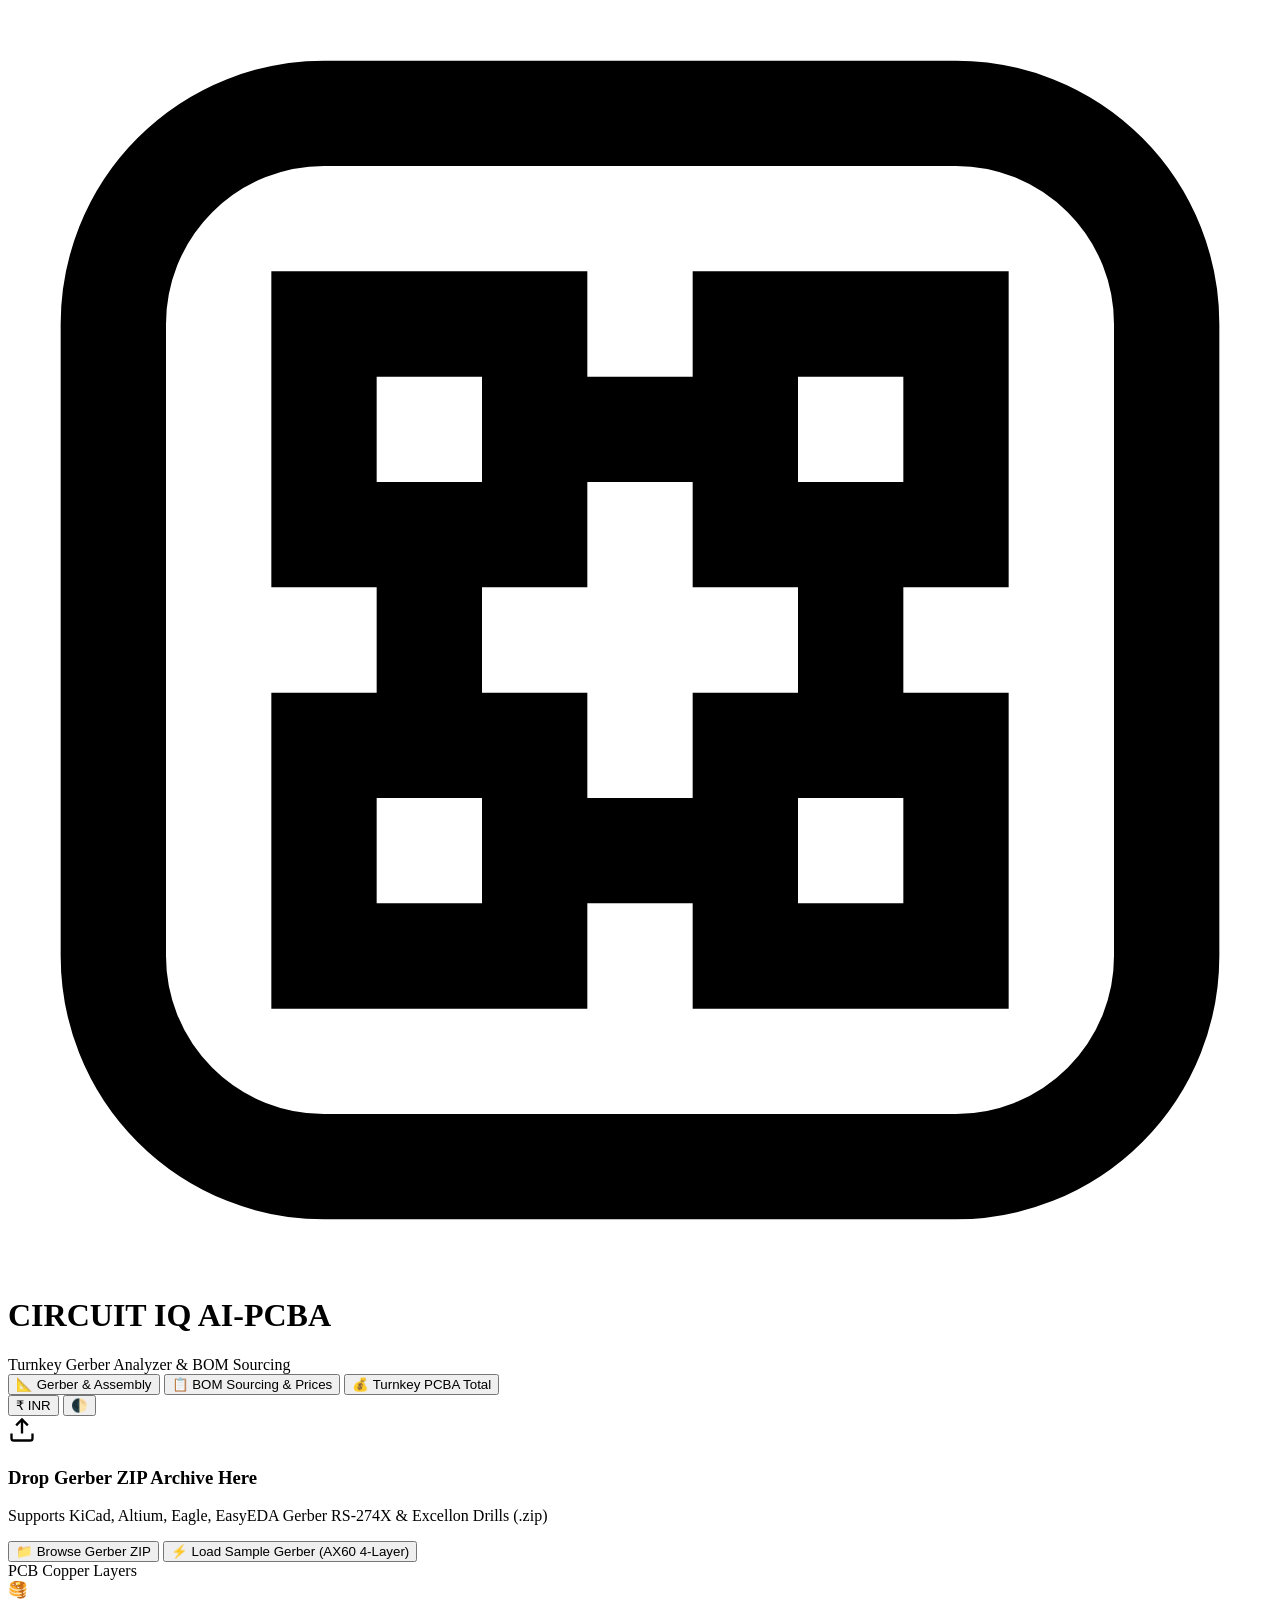
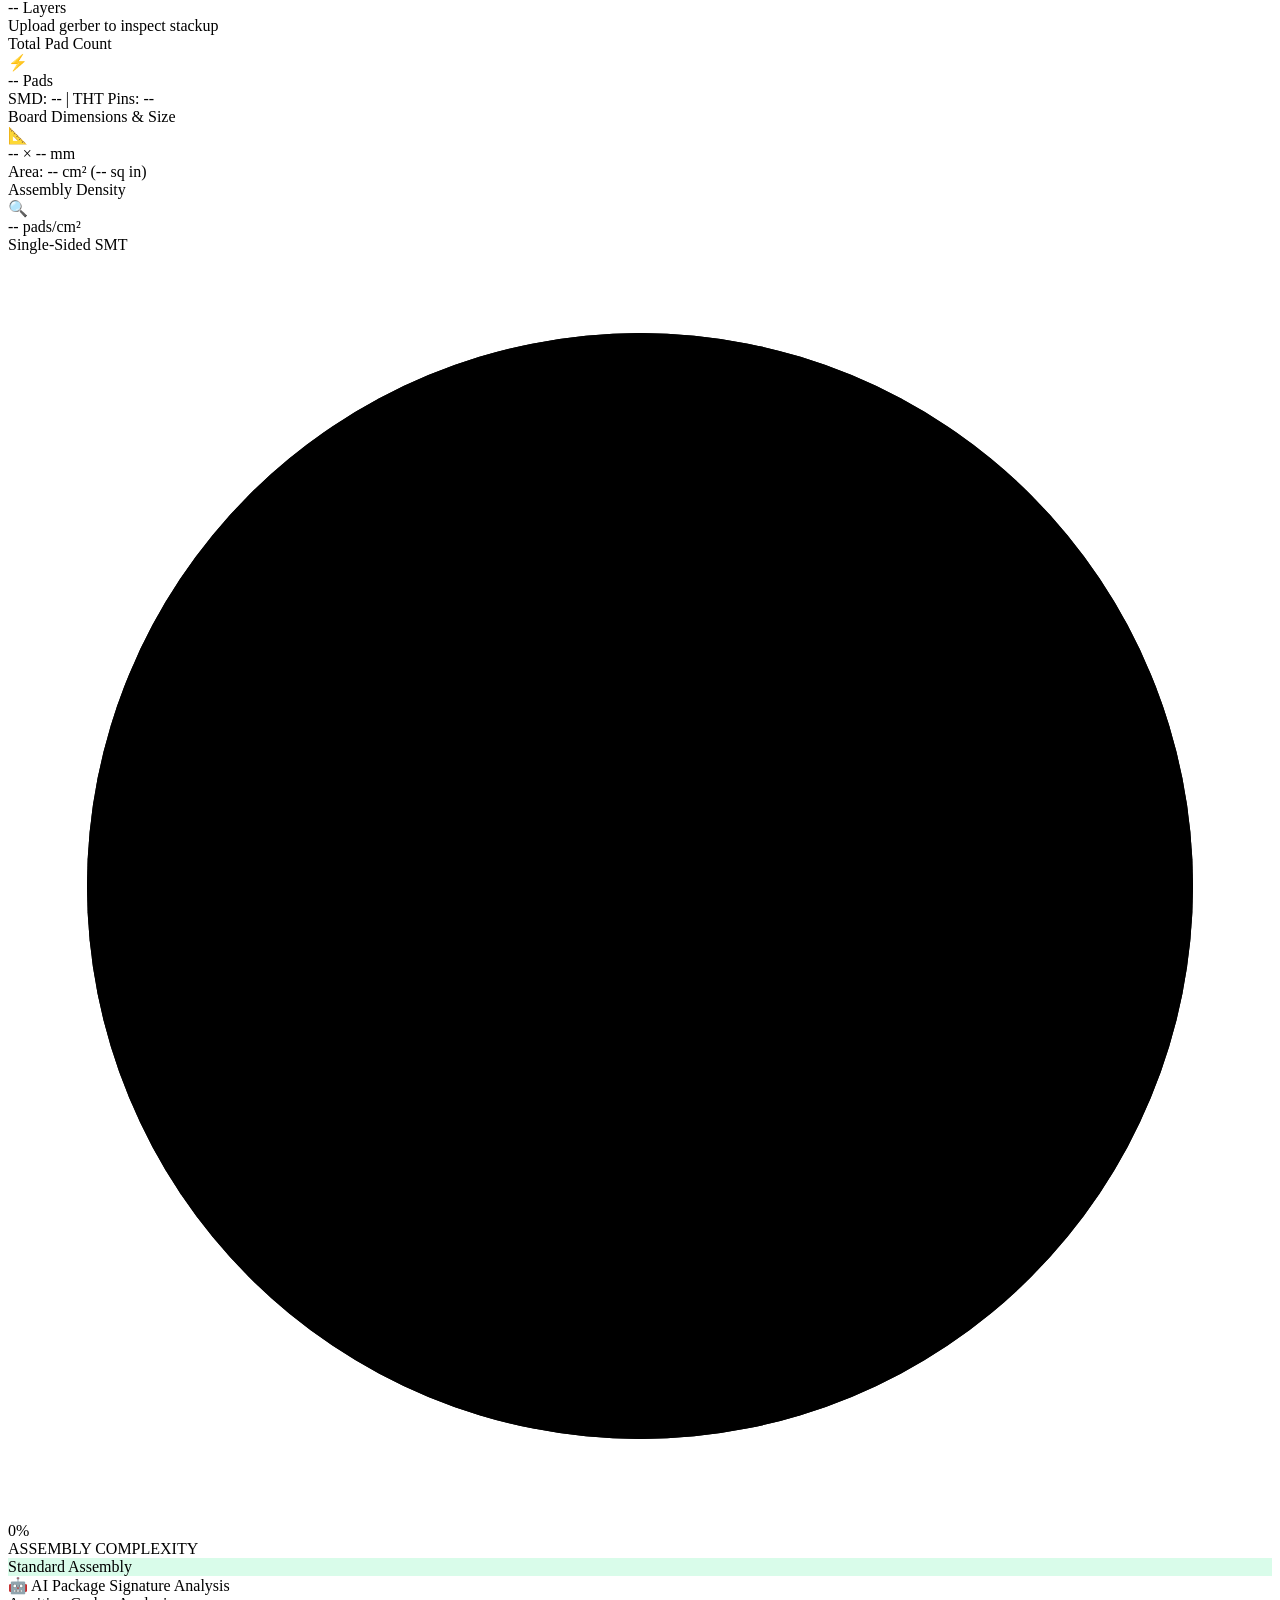
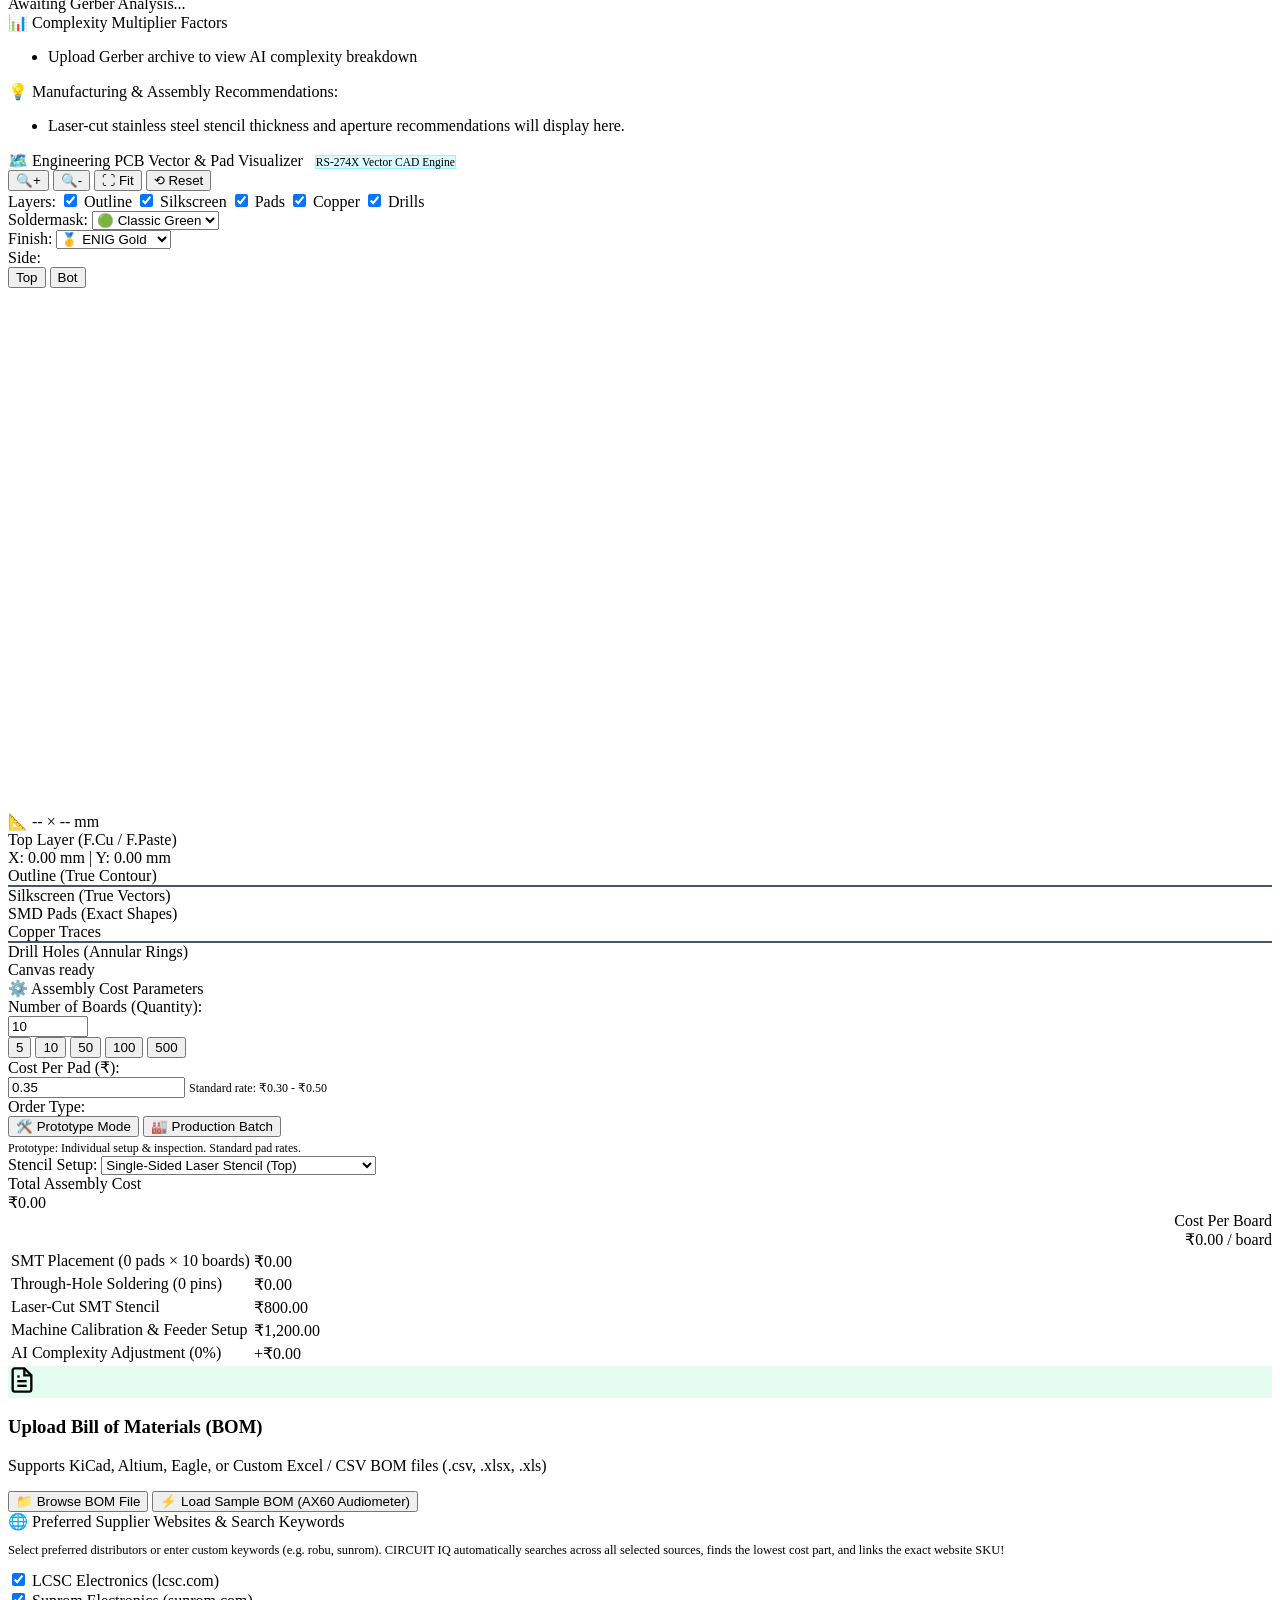
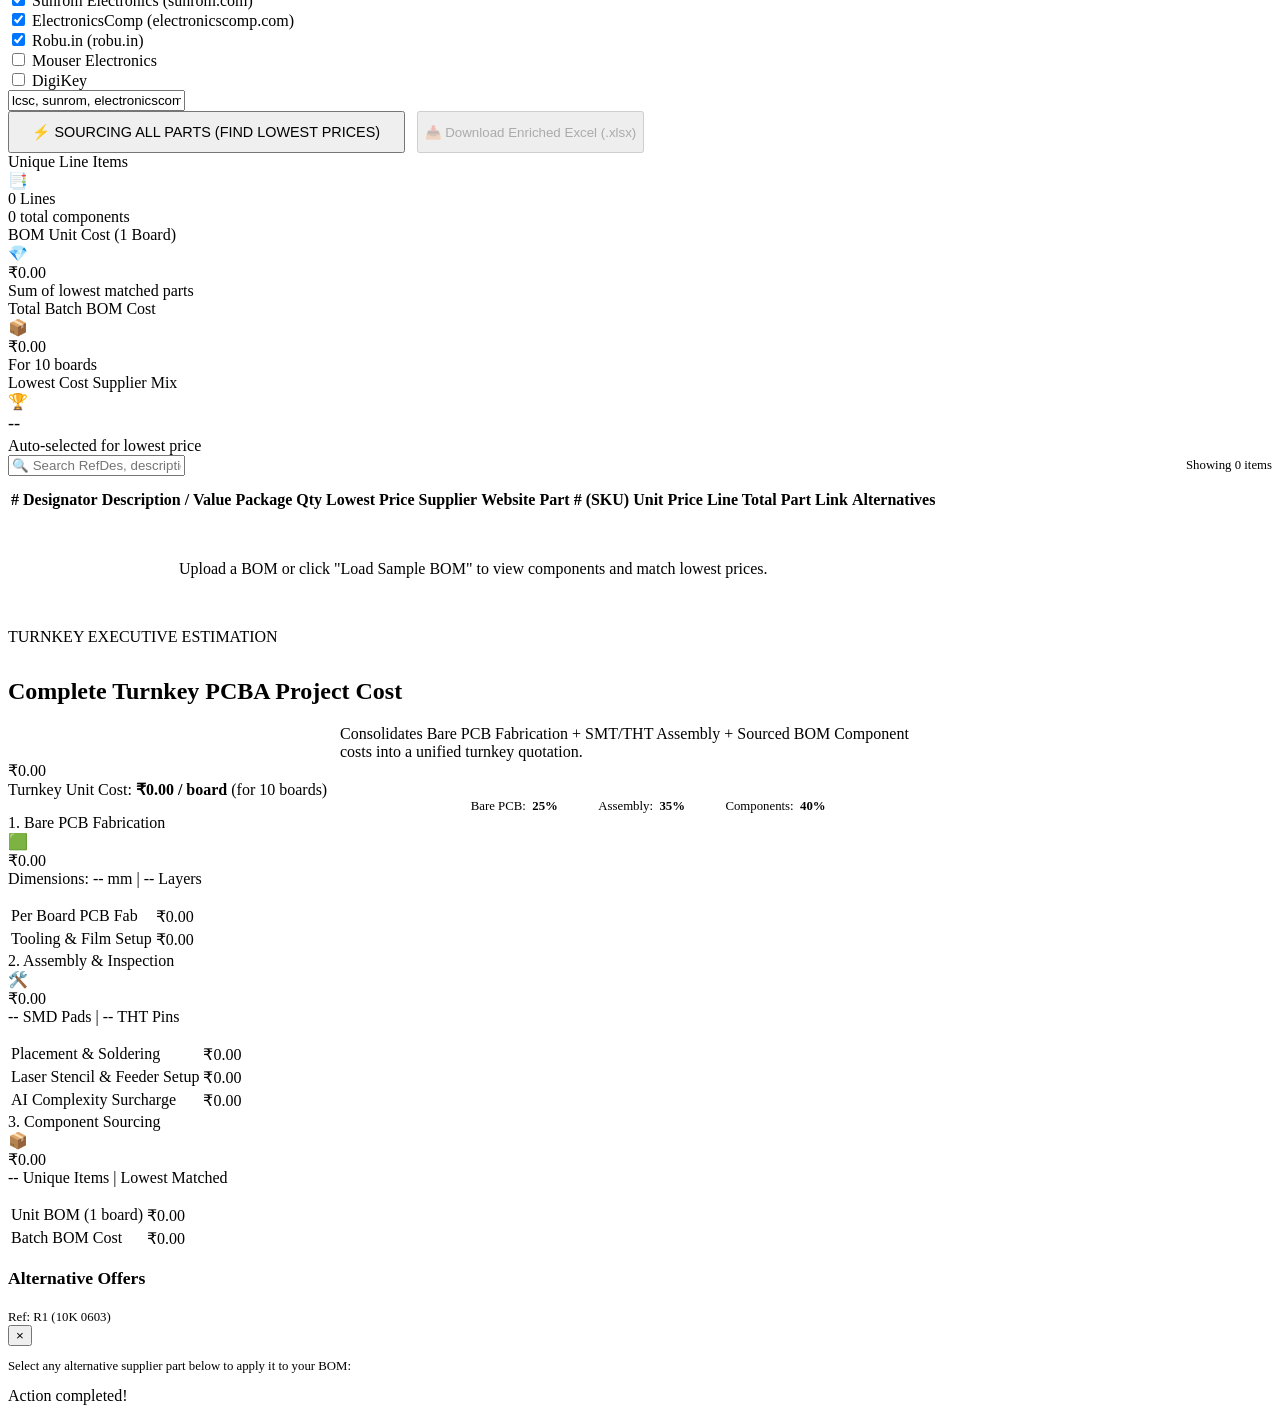
==== static/index.html @ 8d6b8ce1 "Initial commit: Turnkey PCBA Studio & Smart BOM Sourcing Engine" ====
<!DOCTYPE html>
<html lang="en" data-theme="dark">
<head>
  <meta charset="UTF-8">
  <meta name="viewport" content="width=device-width, initial-scale=1.0">
  <title>Turnkey PCBA Studio - Gerber Analyzer & Smart BOM Sourcing</title>
  <meta name="description" content="AI-Powered PCB Gerber Analyzer & Smart BOM Sourcing Tool. Instant PCB layer count, pad analysis (SMD/THT), assembly complexity score (0-100%), assembly cost estimation, and preferred supplier pricing comparison for Robu, Sunrom, and ElectronicsComp.">
  <link rel="stylesheet" href="/css/style.css">
</head>
<body>

  <!-- Sticky Engineering Header -->
  <header>
    <div class="header-container">
      <div class="logo-area">
        <div class="logo-icon">
          <svg viewBox="0 0 24 24" fill="none" stroke="currentColor" stroke-width="2">
            <rect x="2" y="2" width="20" height="20" rx="4"></rect>
            <path d="M6 6h4v4H6zM14 6h4v4h-4zM6 14h4v4H6zM14 14h4v4h-4z"></path>
            <line x1="10" y1="8" x2="14" y2="8"></line>
            <line x1="8" y1="10" x2="8" y2="14"></line>
            <line x1="16" y1="10" x2="16" y2="14"></line>
            <line x1="10" y1="16" x2="14" y2="16"></line>
          </svg>
        </div>
        <div class="logo-text">
          <h1>CIRCUIT IQ <span class="badge-ai">AI-PCBA</span></h1>
          <span>Turnkey Gerber Analyzer & BOM Sourcing</span>
        </div>
      </div>

      <!-- Navigation Tabs -->
      <nav class="nav-tabs" role="tablist">
        <button class="tab-btn active" id="tabBtnGerber" onclick="switchTab('gerber')" role="tab">
          📐 Gerber & Assembly
        </button>
        <button class="tab-btn" id="tabBtnBom" onclick="switchTab('bom')" role="tab">
          📋 BOM Sourcing & Prices
        </button>
        <button class="tab-btn" id="tabBtnTurnkey" onclick="switchTab('turnkey')" role="tab">
          💰 Turnkey PCBA Total
        </button>
      </nav>

      <!-- Currency & Theme Controls -->
      <div class="header-controls">
        <button class="currency-toggle" id="currencyToggleBtn" onclick="toggleCurrency()" title="Toggle Currency INR (₹) / USD ($)">
          <span id="currencySymbolText">₹</span> <span id="currencyCodeText">INR</span>
        </button>
        <button class="theme-toggle" id="themeToggleBtn" onclick="toggleTheme()" title="Toggle Theme">
          🌓
        </button>
      </div>
    </div>
  </header>

  <!-- Main View Area -->
  <main>

    <!-- ==================== TAB 1: GERBER ANALYZER & ASSEMBLY COST ==================== -->
    <section id="tabGerber" class="tab-content active" role="tabpanel">

      <!-- Upload Gerber Drag & Drop -->
      <div class="dropzone glass" id="gerberDropzone">
        <input type="file" id="gerberFileInput" accept=".zip,.gbr,.gtl,.gbl,.drl" style="display:none;">
        <div class="dropzone-icon">
          <svg width="28" height="28" viewBox="0 0 24 24" fill="none" stroke="currentColor" stroke-width="2">
            <path d="M21 15v4a2 2 0 0 1-2 2H5a2 2 0 0 1-2-2v-4"></path>
            <polyline points="17 8 12 3 7 8"></polyline>
            <line x1="12" y1="3" x2="12" y2="15"></line>
          </svg>
        </div>
        <h3 id="gerberStatusTitle">Drop Gerber ZIP Archive Here</h3>
        <p id="gerberStatusSub">Supports KiCad, Altium, Eagle, EasyEDA Gerber RS-274X & Excellon Drills (.zip)</p>
        <div class="dropzone-actions">
          <button class="btn btn-primary" onclick="document.getElementById('gerberFileInput').click()">
            📁 Browse Gerber ZIP
          </button>
          <button class="btn btn-sample" id="loadSampleGerberBtn" onclick="loadSampleGerber()">
            ⚡ Load Sample Gerber (AX60 4-Layer)
          </button>
        </div>
      </div>

      <!-- Loaded File Badge -->
      <div id="gerberActiveFileBanner" style="display: none; margin-bottom: 1.25rem; font-size: 0.85rem; color: var(--accent-cyan);">
        Active Archive: <strong id="activeGerberFilename">None</strong>
      </div>

      <!-- Metrics Grid (4 Top Cards) -->
      <div class="dashboard-grid">
        <!-- Layer Stackup -->
        <div class="metric-card glass">
          <div class="metric-header">
            <span class="metric-title">PCB Copper Layers</span>
            <div class="metric-icon">🥞</div>
          </div>
          <div class="metric-value" id="dispLayerCount">-- Layers</div>
          <div class="metric-sub" id="dispLayerDesc">Upload gerber to inspect stackup</div>
        </div>

        <!-- Pad Count Summary -->
        <div class="metric-card glass">
          <div class="metric-header">
            <span class="metric-title">Total Pad Count</span>
            <div class="metric-icon">⚡</div>
          </div>
          <div class="metric-value" id="dispTotalPads">-- Pads</div>
          <div class="metric-sub" id="dispPadBreakdown">SMD: -- | THT Pins: --</div>
        </div>

        <!-- Board Dimensions -->
        <div class="metric-card glass">
          <div class="metric-header">
            <span class="metric-title">Board Dimensions & Size</span>
            <div class="metric-icon">📐</div>
          </div>
          <div class="metric-value" id="dispDimensions">-- × -- mm</div>
          <div class="metric-sub" id="dispArea">Area: -- cm² (-- sq in)</div>
        </div>

        <!-- Pad Density & SMT Sides -->
        <div class="metric-card glass">
          <div class="metric-header">
            <span class="metric-title">Assembly Density</span>
            <div class="metric-icon">🔍</div>
          </div>
          <div class="metric-value" id="dispDensity">-- pads/cm²</div>
          <div class="metric-sub" id="dispSmtSides">Single-Sided SMT</div>
        </div>
      </div>

      <!-- AI Assembly Complexity Analysis Card -->
      <div class="complexity-panel glass">
        <div class="gauge-box">
          <div class="radial-gauge">
            <svg viewBox="0 0 160 160">
              <circle class="gauge-bg" cx="80" cy="80" r="70"></circle>
              <circle class="gauge-fill" id="gaugeCircle" cx="80" cy="80" r="70"></circle>
            </svg>
            <div class="gauge-center-text">
              <div class="gauge-score" id="dispComplexityScore">0%</div>
              <div class="gauge-label">ASSEMBLY COMPLEXITY</div>
            </div>
          </div>
          <div class="complexity-level-badge" id="dispComplexityBadge" style="background: rgba(0, 230, 118, 0.15); color: var(--accent-emerald);">
            Standard Assembly
          </div>
        </div>

        <div class="complexity-details">
          <div>
            <div class="section-subtitle">
              <span>🤖 AI Package Signature Analysis</span>
            </div>
            <div class="chips-container" id="dispPackagesChips">
              <span class="package-chip">Awaiting Gerber Analysis...</span>
            </div>
          </div>

          <div>
            <div class="section-subtitle">
              <span>📊 Complexity Multiplier Factors</span>
            </div>
            <ul class="factors-list" id="dispFactorsList">
              <li>Upload Gerber archive to view AI complexity breakdown</li>
            </ul>
          </div>

          <div class="recommendations-box">
            <div class="section-subtitle" style="color: var(--accent-cyan); margin-bottom: 0.35rem;">
              <span>💡 Manufacturing & Assembly Recommendations:</span>
            </div>
            <ul id="dispManufacturingNotes">
              <li>Laser-cut stainless steel stencil thickness and aperture recommendations will display here.</li>
            </ul>
          </div>
        </div>
      </div>

      <!-- Interactive 2D Gerber Canvas Section -->
      <div class="canvas-section glass">
        <div class="canvas-header">
          <div class="section-subtitle">
            <span>🗺️ Engineering PCB Vector & Pad Visualizer</span>
            <span class="badge" id="canvasStatusBadge" style="margin-left: 0.5rem; font-size: 0.72rem; background: rgba(0, 229, 255, 0.15); color: var(--accent-cyan); border: 1px solid rgba(0, 229, 255, 0.3);">RS-274X Vector CAD Engine</span>
          </div>

          <!-- Quick Action Buttons -->
          <div class="canvas-controls">
            <button class="canvas-tool-btn" onclick="zoomCanvas(1.25)" title="Zoom In (+)">🔍+</button>
            <button class="canvas-tool-btn" onclick="zoomCanvas(0.8)" title="Zoom Out (-)">🔍-</button>
            <button class="canvas-tool-btn" onclick="fitCanvasToBoard()" title="Fit Board to Viewport">⛶ Fit</button>
            <button class="canvas-tool-btn" onclick="resetCanvasView()" title="Reset Pan & Zoom">⟲ Reset</button>
          </div>
        </div>

        <!-- Visualizer Controls Bar: Layers, Themes & Options -->
        <div class="canvas-toolbar">
          <!-- Layer Visibility Toggles -->
          <div class="toolbar-group">
            <span class="toolbar-label">Layers:</span>
            <label class="layer-pill active" id="pillOutline" title="Toggle Board Outline (Edge Cuts)">
              <input type="checkbox" id="chkOutline" checked onchange="toggleLayer('outline', this.checked)">
              <span class="pill-dot" style="background: #00e5ff;"></span>
              Outline
            </label>
            <label class="layer-pill active" id="pillSilk" title="Toggle Component Silkscreen (F.Silk)">
              <input type="checkbox" id="chkSilk" checked onchange="toggleLayer('silk', this.checked)">
              <span class="pill-dot" style="background: #f8fafc;"></span>
              Silkscreen
            </label>
            <label class="layer-pill active" id="pillPads" title="Toggle SMD Pads (F.Paste)">
              <input type="checkbox" id="chkPads" checked onchange="toggleLayer('pads', this.checked)">
              <span class="pill-dot" style="background: #ffab00;"></span>
              Pads
            </label>
            <label class="layer-pill active" id="pillCopper" title="Toggle Copper Traces (F.Cu)">
              <input type="checkbox" id="chkCopper" checked onchange="toggleLayer('copper', this.checked)">
              <span class="pill-dot" style="background: #e67e22;"></span>
              Copper
            </label>
            <label class="layer-pill active" id="pillDrills" title="Toggle Drill Holes (PTH/NPTH)">
              <input type="checkbox" id="chkDrills" checked onchange="toggleLayer('drills', this.checked)">
              <span class="pill-dot" style="background: #cbd5e1;"></span>
              Drills
            </label>
          </div>

          <!-- Soldermask Theme -->
          <div class="toolbar-group">
            <span class="toolbar-label">Soldermask:</span>
            <select id="soldermaskSelect" class="canvas-select" onchange="setSoldermaskColor(this.value)">
              <option value="green">🟢 Classic Green</option>
              <option value="black">⚫ Matte Black</option>
              <option value="blue">🔵 Royal Blue</option>
              <option value="red">🔴 Signal Red</option>
              <option value="purple">🟣 OSH Purple</option>
              <option value="white">⚪ Arctic White</option>
            </select>
          </div>

          <!-- Pad Finish -->
          <div class="toolbar-group">
            <span class="toolbar-label">Finish:</span>
            <select id="padFinishSelect" class="canvas-select" onchange="setPadFinish(this.value)">
              <option value="enig">🥇 ENIG Gold</option>
              <option value="hasl">🥈 HASL Silver</option>
            </select>
          </div>

          <!-- Board Side -->
          <div class="toolbar-group">
            <span class="toolbar-label">Side:</span>
            <div class="btn-group-pill">
              <button class="pill-toggle active" id="btnSideTop" onclick="setBoardSide('top')">Top</button>
              <button class="pill-toggle" id="btnSideBot" onclick="setBoardSide('bot')">Bot</button>
            </div>
          </div>
        </div>

        <!-- Canvas Container with Interactive HUD and Tooltip -->
        <div class="canvas-container" id="canvasWrapper">
          <canvas id="pcbCanvas" width="1200" height="520"></canvas>
          
          <!-- Floating CAD HUD Info -->
          <div class="canvas-hud-top-left">
            <div class="hud-badge" id="hudBoardSize">📐 -- × -- mm</div>
            <div class="hud-badge" id="hudSideBadge">Top Layer (F.Cu / F.Paste)</div>
          </div>

          <div class="canvas-hud-bottom-left">
            <div class="hud-coords" id="hudCoords">X: 0.00 mm | Y: 0.00 mm</div>
          </div>

          <!-- Hover Tooltip -->
          <div id="canvasTooltip" class="canvas-tooltip" style="display: none;">
            <div class="tooltip-title" id="ttTitle">SMD Pad</div>
            <div class="tooltip-body" id="ttBody">0.95 × 0.90 mm (RoundRect)</div>
            <div class="tooltip-coords" id="ttCoords">X: 120.4 mm, Y: 45.2 mm</div>
          </div>
        </div>

        <div class="canvas-legend">
          <div class="legend-item">
            <div class="legend-color" style="background: #00e5ff;"></div>
            <span>Outline (True Contour)</span>
          </div>
          <div class="legend-item">
            <div class="legend-color" style="background: #f8fafc; border: 1px solid #475569;"></div>
            <span>Silkscreen (True Vectors)</span>
          </div>
          <div class="legend-item">
            <div class="legend-color" style="background: #ffab00;"></div>
            <span>SMD Pads (Exact Shapes)</span>
          </div>
          <div class="legend-item">
            <div class="legend-color" style="background: #e67e22;"></div>
            <span>Copper Traces</span>
          </div>
          <div class="legend-item">
            <div class="legend-color" style="background: #cbd5e1; border: 1px solid #475569;"></div>
            <span>Drill Holes (Annular Rings)</span>
          </div>
          <div class="legend-item" style="margin-left: auto;">
            <span id="canvasStatsText">Canvas ready</span>
          </div>
        </div>
      </div>

      <!-- Assembly Cost Calculator Panel -->
      <div class="cost-calculator-panel glass">
        <!-- Interactive Inputs -->
        <div class="calc-inputs">
          <div class="section-subtitle">
            <span>⚙️ Assembly Cost Parameters</span>
          </div>

          <!-- Quantity of Boards -->
          <div class="input-group">
            <label for="numBoardsInput">Number of Boards (Quantity):</label>
            <div class="input-row">
              <input type="number" id="numBoardsInput" class="form-control" value="10" min="1" max="100000" oninput="recalcAssemblyCost()">
              <div class="preset-pills">
                <button class="pill-btn" onclick="setBoardQty(5)">5</button>
                <button class="pill-btn active" onclick="setBoardQty(10)">10</button>
                <button class="pill-btn" onclick="setBoardQty(50)">50</button>
                <button class="pill-btn" onclick="setBoardQty(100)">100</button>
                <button class="pill-btn" onclick="setBoardQty(500)">500</button>
              </div>
            </div>
          </div>

          <!-- Cost Per Pad -->
          <div class="input-group">
            <label for="costPerPadInput">
              Cost Per Pad (<span class="currency-symbol-label">₹</span>):
            </label>
            <div class="input-row">
              <input type="number" id="costPerPadInput" class="form-control" value="0.35" step="0.01" min="0.01" oninput="recalcAssemblyCost()">
              <span style="font-size: 0.75rem; color: var(--text-muted);">Standard rate: ₹0.30 - ₹0.50</span>
            </div>
          </div>

          <!-- Prototype vs Production Toggle -->
          <div class="input-group">
            <label>Order Type:</label>
            <div class="toggle-group">
              <button class="toggle-btn active" id="btnTypePrototype" onclick="setAssemblyType('prototype')">
                🛠️ Prototype Mode
              </button>
              <button class="toggle-btn" id="btnTypeProduction" onclick="setAssemblyType('production')">
                🏭 Production Batch
              </button>
            </div>
            <div style="font-size: 0.75rem; color: var(--text-muted); margin-top: 0.2rem;" id="typeExplanationText">
              Prototype: Individual setup & inspection. Standard pad rates.
            </div>
          </div>

          <!-- Stencil Mode -->
          <div class="input-group">
            <label>Stencil Setup:</label>
            <select id="stencilSelect" class="form-control" onchange="recalcAssemblyCost()">
              <option value="single">Single-Sided Laser Stencil (Top)</option>
              <option value="double">Double-Sided Laser Stencil (Top + Bottom)</option>
            </select>
          </div>
        </div>

        <!-- Real-Time Cost Results -->
        <div class="calc-results">
          <div class="total-callout">
            <div>
              <div class="total-label">Total Assembly Cost</div>
              <div class="total-amount" id="dispTotalAssemblyCost">₹0.00</div>
            </div>
            <div style="text-align: right;">
              <div class="total-label">Cost Per Board</div>
              <div class="unit-amount" id="dispUnitAssemblyCost">₹0.00 / board</div>
            </div>
          </div>

          <table class="breakdown-table">
            <tbody>
              <tr>
                <td>SMT Placement (<span id="calcSmdPadsCount">0</span> pads × <span id="calcBoardsQty">10</span> boards)</td>
                <td id="calcSmdCost">₹0.00</td>
              </tr>
              <tr>
                <td>Through-Hole Soldering (<span id="calcThtCount">0</span> pins)</td>
                <td id="calcThtCost">₹0.00</td>
              </tr>
              <tr>
                <td>Laser-Cut SMT Stencil</td>
                <td id="calcStencilCost">₹800.00</td>
              </tr>
              <tr>
                <td>Machine Calibration & Feeder Setup</td>
                <td id="calcSetupCost">₹1,200.00</td>
              </tr>
              <tr>
                <td>AI Complexity Adjustment (<span id="calcCompScore">0%</span>)</td>
                <td id="calcCompSurcharge" style="color: var(--accent-amber);">+₹0.00</td>
              </tr>
              <tr id="volumeDiscountRow" style="display: none;">
                <td style="color: var(--accent-emerald);">Production Volume Discount</td>
                <td id="calcVolumeDiscount" style="color: var(--accent-emerald);">-0%</td>
              </tr>
            </tbody>
          </table>
        </div>
      </div>

    </section>

    <!-- ==================== TAB 2: BOM SOURCING & PRICE MATCHER ==================== -->
    <section id="tabBom" class="tab-content" role="tabpanel">

      <!-- Upload BOM Drag & Drop -->
      <div class="dropzone glass" id="bomDropzone">
        <input type="file" id="bomFileInput" accept=".csv,.xlsx,.xls,.tsv" style="display:none;">
        <div class="dropzone-icon" style="background: rgba(0, 230, 118, 0.1); color: var(--accent-emerald);">
          <svg width="28" height="28" viewBox="0 0 24 24" fill="none" stroke="currentColor" stroke-width="2">
            <path d="M14 2H6a2 2 0 0 0-2 2v16a2 2 0 0 0 2 2h12a2 2 0 0 0 2-2V8z"></path>
            <polyline points="14 2 14 8 20 8"></polyline>
            <line x1="16" y1="13" x2="8" y2="13"></line>
            <line x1="16" y1="17" x2="8" y2="17"></line>
            <polyline points="10 9 9 9 8 9"></polyline>
          </svg>
        </div>
        <h3 id="bomStatusTitle">Upload Bill of Materials (BOM)</h3>
        <p id="bomStatusSub">Supports KiCad, Altium, Eagle, or Custom Excel / CSV BOM files (.csv, .xlsx, .xls)</p>
        <div class="dropzone-actions">
          <button class="btn btn-primary" onclick="document.getElementById('bomFileInput').click()">
            📁 Browse BOM File
          </button>
          <button class="btn btn-sample" id="loadSampleBomBtn" onclick="loadSampleBom()">
            ⚡ Load Sample BOM (AX60 Audiometer)
          </button>
        </div>
      </div>

      <!-- Sourcing Configuration Bar -->
      <div class="sourcing-config-bar glass">
        <div class="section-subtitle">
          <span>🌐 Preferred Supplier Websites & Search Keywords</span>
        </div>
        <p style="font-size: 0.78rem; color: var(--text-muted); margin-bottom: 0.75rem;">
          Select preferred distributors or enter custom keywords (e.g. robu, sunrom). CIRCUIT IQ automatically searches across all selected sources, finds the lowest cost part, and links the exact website SKU!
        </p>

        <!-- Clickable Preset Chips -->
        <div class="supplier-chips">
          <div class="supplier-chip selected" data-vendor="lcsc" onclick="toggleSupplierChip(this, event)">
            <input type="checkbox" checked value="lcsc" onclick="event.stopPropagation(); syncSupplierChips();"> LCSC Electronics (lcsc.com)
          </div>
          <div class="supplier-chip selected" data-vendor="sunrom" onclick="toggleSupplierChip(this, event)">
            <input type="checkbox" checked value="sunrom" onclick="event.stopPropagation(); syncSupplierChips();"> Sunrom Electronics (sunrom.com)
          </div>
          <div class="supplier-chip selected" data-vendor="electronicscomp" onclick="toggleSupplierChip(this, event)">
            <input type="checkbox" checked value="electronicscomp" onclick="event.stopPropagation(); syncSupplierChips();"> ElectronicsComp (electronicscomp.com)
          </div>
          <div class="supplier-chip selected" data-vendor="robu" onclick="toggleSupplierChip(this, event)">
            <input type="checkbox" checked value="robu" onclick="event.stopPropagation(); syncSupplierChips();"> Robu.in (robu.in)
          </div>
          <div class="supplier-chip" data-vendor="mouser" onclick="toggleSupplierChip(this, event)">
            <input type="checkbox" value="mouser" onclick="event.stopPropagation(); syncSupplierChips();"> Mouser Electronics
          </div>
          <div class="supplier-chip" data-vendor="digikey" onclick="toggleSupplierChip(this, event)">
            <input type="checkbox" value="digikey" onclick="event.stopPropagation(); syncSupplierChips();"> DigiKey
          </div>
        </div>

        <!-- Custom Keyword Input & Sourcing Action Row -->
        <div class="source-actions-row">
          <div style="flex: 1; min-width: 280px;">
            <input type="text" id="supplierKeywordsInput" class="form-control" value="lcsc, sunrom, electronicscomp, robu" placeholder="e.g. lcsc, sunrom, electronicscomp, robu" oninput="syncChipsFromInput()">
          </div>
          <div style="display: flex; gap: 0.75rem;">
            <button class="btn btn-primary" id="startSourcingBtn" onclick="startSourcingBOM()" style="font-size: 0.9rem; padding: 0.65rem 1.4rem;">
              ⚡ SOURCING ALL PARTS (FIND LOWEST PRICES)
            </button>
            <button class="btn btn-secondary" id="exportBomBtn" onclick="exportEnrichedBOM()" disabled>
              📥 Download Enriched Excel (.xlsx)
            </button>
          </div>
        </div>

        <!-- Live Progress Status -->
        <div id="sourcingProgressArea" style="display: none; margin-top: 1rem;">
          <div style="display: flex; justify-content: space-between; font-size: 0.78rem; margin-bottom: 0.35rem;">
            <span id="sourcingStatusText">Querying suppliers...</span>
            <span id="sourcingPercentText">0%</span>
          </div>
          <div style="height: 6px; background: var(--bg-input); border-radius: 3px; overflow: hidden;">
            <div id="sourcingProgressBar" style="height: 100%; width: 0%; background: linear-gradient(90deg, var(--accent-cyan), var(--accent-emerald)); transition: width 0.3s ease;"></div>
          </div>
        </div>
      </div>

      <!-- BOM Summary Cards -->
      <div class="dashboard-grid">
        <div class="metric-card glass">
          <div class="metric-header">
            <span class="metric-title">Unique Line Items</span>
            <div class="metric-icon">📑</div>
          </div>
          <div class="metric-value" id="dispBomLineCount">0 Lines</div>
          <div class="metric-sub" id="dispBomTotalComponents">0 total components</div>
        </div>

        <div class="metric-card glass">
          <div class="metric-header">
            <span class="metric-title">BOM Unit Cost (1 Board)</span>
            <div class="metric-icon">💎</div>
          </div>
          <div class="metric-value" id="dispBomUnitCost" style="color: var(--accent-emerald);">₹0.00</div>
          <div class="metric-sub">Sum of lowest matched parts</div>
        </div>

        <div class="metric-card glass">
          <div class="metric-header">
            <span class="metric-title">Total Batch BOM Cost</span>
            <div class="metric-icon">📦</div>
          </div>
          <div class="metric-value" id="dispBomBatchCost">₹0.00</div>
          <div class="metric-sub" id="dispBomBatchSub">For 10 boards</div>
        </div>

        <div class="metric-card glass">
          <div class="metric-header">
            <span class="metric-title">Lowest Cost Supplier Mix</span>
            <div class="metric-icon">🏆</div>
          </div>
          <div class="metric-value" id="dispSupplierMix" style="font-size: 1.15rem; line-height: 1.4;">--</div>
          <div class="metric-sub">Auto-selected for lowest price</div>
        </div>
      </div>

      <!-- Search & Filter Controls -->
      <div style="display: flex; justify-content: space-between; align-items: center; margin-bottom: 0.75rem; gap: 1rem; flex-wrap: wrap;">
        <div style="display: flex; gap: 0.5rem; align-items: center; flex: 1; max-width: 400px;">
          <input type="text" id="bomSearchInput" class="form-control" placeholder="🔍 Search RefDes, description, package, SKU..." oninput="filterBomTable()">
        </div>
        <div style="font-size: 0.8rem; color: var(--text-muted);" id="tableRowCountText">
          Showing 0 items
        </div>
      </div>

      <!-- Enriched BOM Interactive Table -->
      <div class="table-responsive glass">
        <table class="bom-table" id="bomDataTable">
          <thead>
            <tr>
              <th>#</th>
              <th>Designator</th>
              <th>Description / Value</th>
              <th>Package</th>
              <th>Qty</th>
              <th>Lowest Price Supplier</th>
              <th>Website Part # (SKU)</th>
              <th>Unit Price</th>
              <th>Line Total</th>
              <th>Part Link</th>
              <th>Alternatives</th>
            </tr>
          </thead>
          <tbody id="bomTableBody">
            <tr>
              <td colspan="11" style="text-align: center; padding: 3rem; color: var(--text-muted);">
                Upload a BOM or click "Load Sample BOM" to view components and match lowest prices.
              </td>
            </tr>
          </tbody>
        </table>
      </div>

    </section>

    <!-- ==================== TAB 3: TURNKEY PCBA TOTAL ROLLUP ==================== -->
    <section id="tabTurnkey" class="tab-content" role="tabpanel">

      <!-- Turnkey Grand Total Hero Card -->
      <div class="turnkey-hero glass">
        <span class="badge-ai" style="margin-bottom: 0.75rem; display: inline-block;">TURNKEY EXECUTIVE ESTIMATION</span>
        <h2>Complete Turnkey PCBA Project Cost</h2>
        <p style="color: var(--text-secondary); max-width: 600px; margin: 0 auto;">
          Consolidates Bare PCB Fabrication + SMT/THT Assembly + Sourced BOM Component costs into a unified turnkey quotation.
        </p>

        <div class="turnkey-grand-total" id="dispTurnkeyGrandTotal">₹0.00</div>
        <div class="turnkey-unit-price">
          Turnkey Unit Cost: <strong id="dispTurnkeyUnitCost" style="color: var(--accent-cyan);">₹0.00 / board</strong> (for <span id="dispTurnkeyQty">10</span> boards)
        </div>

        <!-- Distribution Progress Bar -->
        <div class="distribution-bar" title="Cost Distribution">
          <div class="dist-pcb" id="barPcb" style="width: 25%;" title="PCB Fabrication"></div>
          <div class="dist-assembly" id="barAssembly" style="width: 35%;" title="Assembly"></div>
          <div class="dist-bom" id="barBom" style="width: 40%;" title="Component BOM"></div>
        </div>
        <div style="display: flex; justify-content: center; gap: 1.5rem; font-size: 0.8rem; color: var(--text-secondary);">
          <span style="display: flex; align-items: center; gap: 0.4rem;">
            <span style="width: 10px; height: 10px; background: var(--accent-cyan); border-radius: 2px;"></span> Bare PCB: <strong id="dispPcbPct">25%</strong>
          </span>
          <span style="display: flex; align-items: center; gap: 0.4rem;">
            <span style="width: 10px; height: 10px; background: var(--accent-purple); border-radius: 2px;"></span> Assembly: <strong id="dispAssemblyPct">35%</strong>
          </span>
          <span style="display: flex; align-items: center; gap: 0.4rem;">
            <span style="width: 10px; height: 10px; background: var(--accent-emerald); border-radius: 2px;"></span> Components: <strong id="dispBomPct">40%</strong>
          </span>
        </div>
      </div>

      <!-- Turnkey Breakdown 3 Columns -->
      <div class="dashboard-grid">
        <!-- 1. Bare PCB Fabrication -->
        <div class="metric-card glass">
          <div class="metric-header">
            <span class="metric-title">1. Bare PCB Fabrication</span>
            <div class="metric-icon">🟩</div>
          </div>
          <div class="metric-value" id="turnkeyPcbCost">₹0.00</div>
          <div class="metric-sub" id="turnkeyPcbSpecs">Dimensions: -- mm | -- Layers</div>
          <table class="breakdown-table" style="margin-top: 1rem;">
            <tr>
              <td>Per Board PCB Fab</td>
              <td id="turnkeyPcbUnit">₹0.00</td>
            </tr>
            <tr>
              <td>Tooling & Film Setup</td>
              <td id="turnkeyPcbSetup">₹0.00</td>
            </tr>
          </table>
        </div>

        <!-- 2. Assembly Labor & Setup -->
        <div class="metric-card glass">
          <div class="metric-header">
            <span class="metric-title">2. Assembly & Inspection</span>
            <div class="metric-icon">🛠️</div>
          </div>
          <div class="metric-value" id="turnkeyAssemblyCost">₹0.00</div>
          <div class="metric-sub" id="turnkeyAssemblySpecs">-- SMD Pads | -- THT Pins</div>
          <table class="breakdown-table" style="margin-top: 1rem;">
            <tr>
              <td>Placement & Soldering</td>
              <td id="turnkeyPlacementSub">₹0.00</td>
            </tr>
            <tr>
              <td>Laser Stencil & Feeder Setup</td>
              <td id="turnkeySetupSub">₹0.00</td>
            </tr>
            <tr>
              <td>AI Complexity Surcharge</td>
              <td id="turnkeyCompSub" style="color: var(--accent-amber);">₹0.00</td>
            </tr>
          </table>
        </div>

        <!-- 3. Component BOM Sourcing -->
        <div class="metric-card glass">
          <div class="metric-header">
            <span class="metric-title">3. Component Sourcing</span>
            <div class="metric-icon">📦</div>
          </div>
          <div class="metric-value" id="turnkeyBomCost">₹0.00</div>
          <div class="metric-sub" id="turnkeyBomSpecs">-- Unique Items | Lowest Matched</div>
          <table class="breakdown-table" style="margin-top: 1rem;">
            <tr>
              <td>Unit BOM (1 board)</td>
              <td id="turnkeyBomUnit">₹0.00</td>
            </tr>
            <tr>
              <td>Batch BOM Cost</td>
              <td id="turnkeyBomBatch">₹0.00</td>
            </tr>
          </table>
        </div>
      </div>

    </section>

  </main>

  <!-- Modal for Alternative Supplier Quotes -->
  <div class="modal-overlay" id="alternativesModal">
    <div class="modal-box">
      <div class="modal-header">
        <div>
          <h3 id="modalPartTitle" style="font-size: 1.1rem; font-weight: 700;">Alternative Offers</h3>
          <span id="modalPartDesc" style="font-size: 0.8rem; color: var(--text-muted);">Ref: R1 (10K 0603)</span>
        </div>
        <button class="modal-close" onclick="closeAlternativesModal()">&times;</button>
      </div>
      <p style="font-size: 0.8rem; color: var(--text-secondary);">
        Select any alternative supplier part below to apply it to your BOM:
      </p>
      <div class="offers-list" id="modalOffersList">
        <!-- Rendered dynamically -->
      </div>
    </div>
  </div>

  <!-- Toast Notification -->
  <div class="toast" id="toastNotification">
    <span id="toastMessage">Action completed!</span>
  </div>

  <script src="/js/app.js"></script>
</body>
</html>
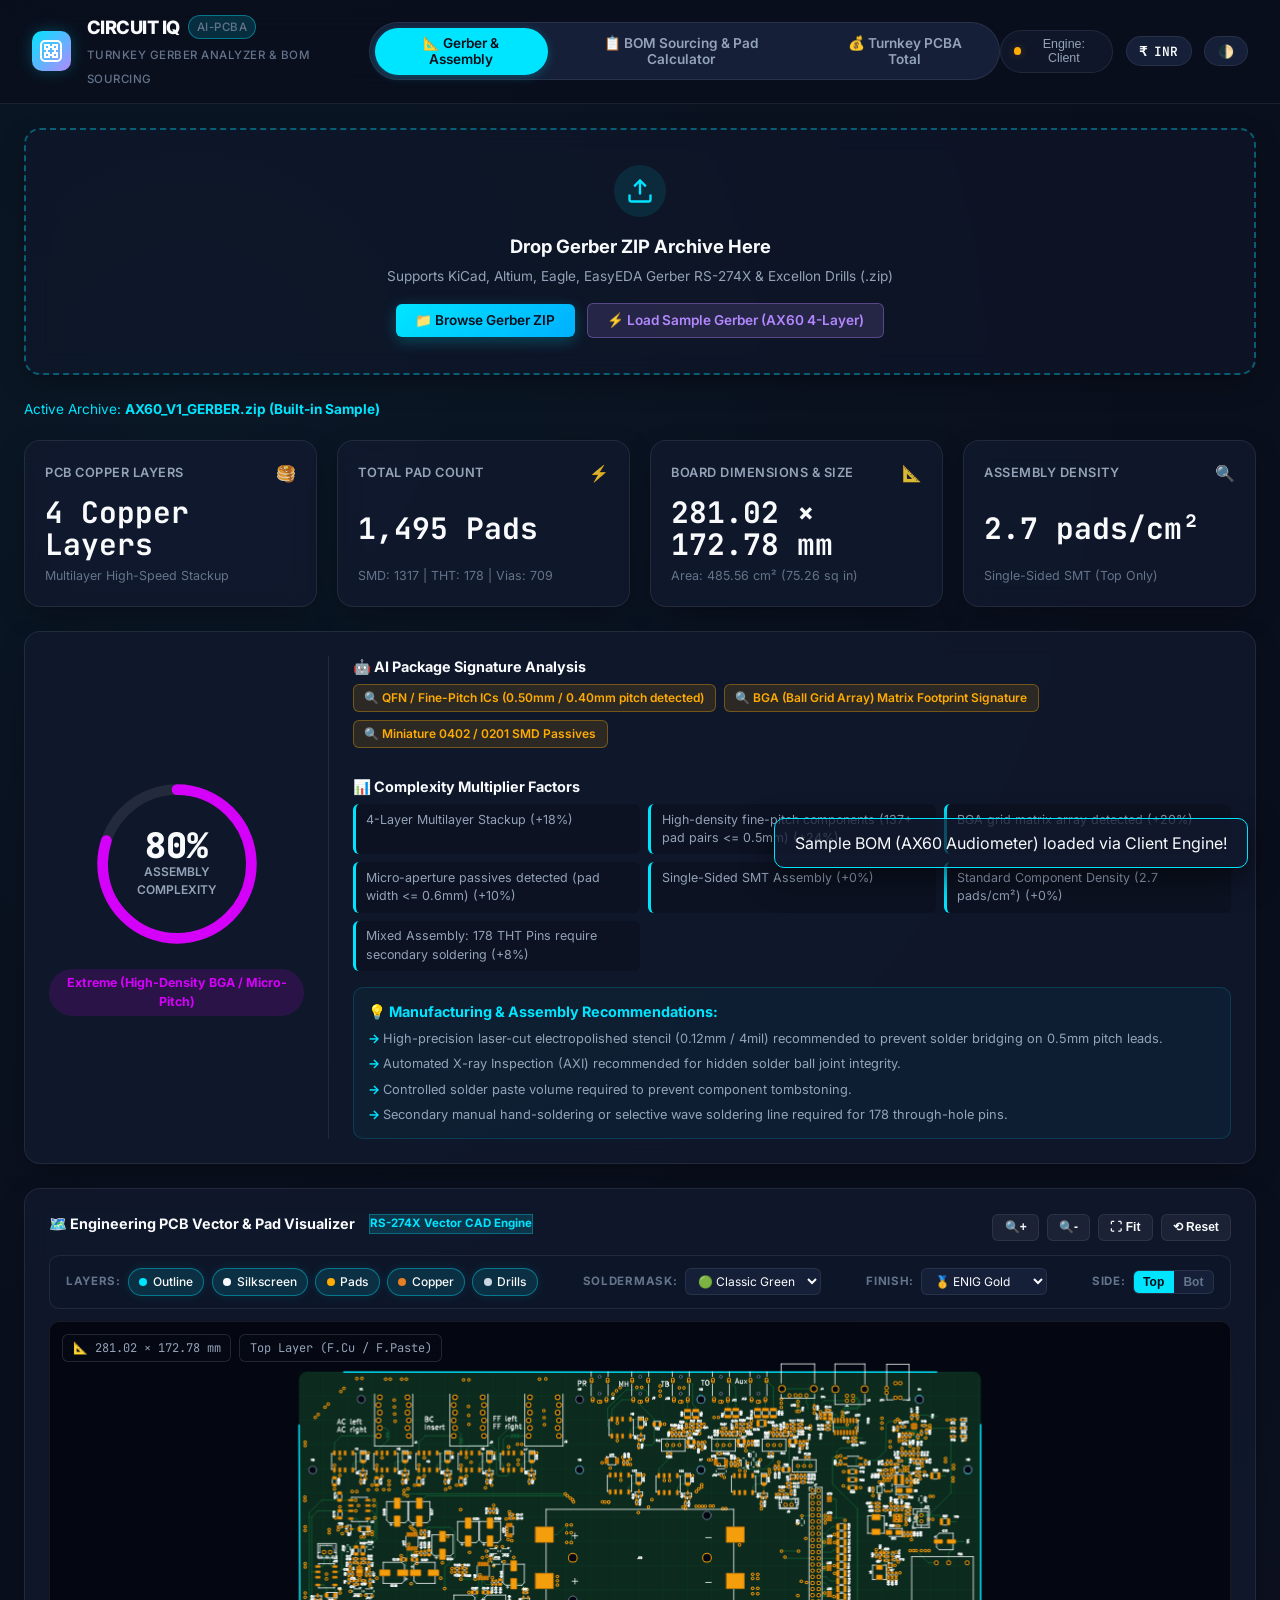
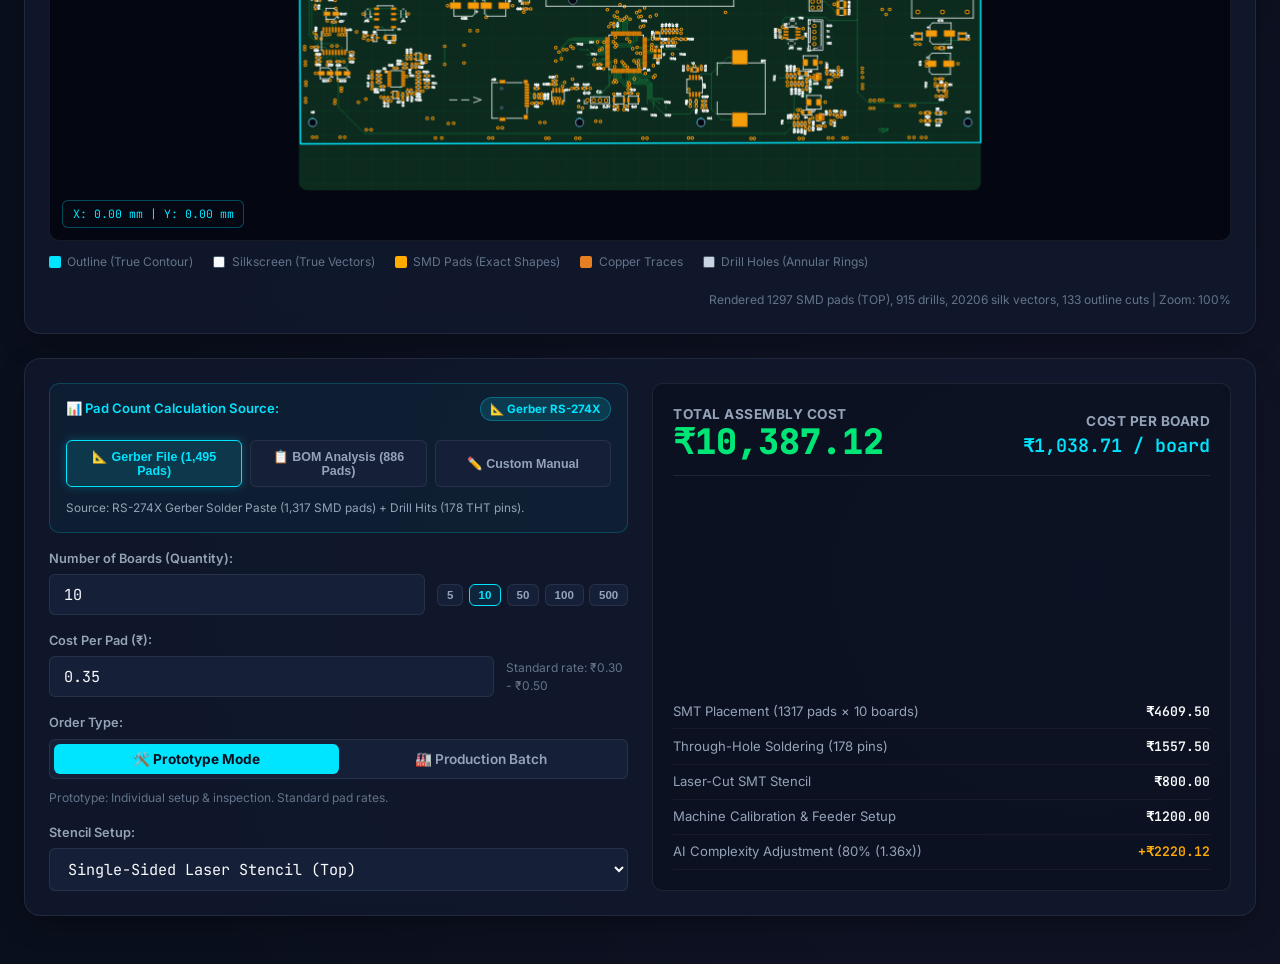
==== commit 645c683f: "feat: Add BOM-based pad calculator, manual review modal, and cloud hosting support" ====
--- a/static/index.html
+++ b/static/index.html
@@ -5,7 +5,7 @@
   <meta name="viewport" content="width=device-width, initial-scale=1.0">
   <title>Turnkey PCBA Studio - Gerber Analyzer & Smart BOM Sourcing</title>
   <meta name="description" content="AI-Powered PCB Gerber Analyzer & Smart BOM Sourcing Tool. Instant PCB layer count, pad analysis (SMD/THT), assembly complexity score (0-100%), assembly cost estimation, and preferred supplier pricing comparison for Robu, Sunrom, and ElectronicsComp.">
-  <link rel="stylesheet" href="/css/style.css">
+  <link rel="stylesheet" href="css/style.css">
 </head>
 <body>
 
@@ -35,15 +35,19 @@
           📐 Gerber & Assembly
         </button>
         <button class="tab-btn" id="tabBtnBom" onclick="switchTab('bom')" role="tab">
-          📋 BOM Sourcing & Prices
+          📋 BOM Sourcing & Pad Calculator
         </button>
         <button class="tab-btn" id="tabBtnTurnkey" onclick="switchTab('turnkey')" role="tab">
           💰 Turnkey PCBA Total
         </button>
       </nav>
 
-      <!-- Currency & Theme Controls -->
+      <!-- Currency, Theme & Engine Controls -->
       <div class="header-controls">
+        <button class="backend-status-pill" id="backendStatusBtn" onclick="openBackendModal()" title="Engine Status & Cloud Backend Config">
+          <span class="status-dot online" id="statusDot"></span>
+          <span id="backendStatusText">Engine: Local</span>
+        </button>
         <button class="currency-toggle" id="currencyToggleBtn" onclick="toggleCurrency()" title="Toggle Currency INR (₹) / USD ($)">
           <span id="currencySymbolText">₹</span> <span id="currencyCodeText">INR</span>
         </button>
@@ -312,8 +316,38 @@
       <div class="cost-calculator-panel glass">
         <!-- Interactive Inputs -->
         <div class="calc-inputs">
-          <div class="section-subtitle">
-            <span>⚙️ Assembly Cost Parameters</span>
+          <!-- Pad Count Calculation Source Selector -->
+          <div class="input-group" style="background: rgba(0, 229, 255, 0.04); padding: 0.85rem 1rem; border-radius: var(--radius-md); border: 1px solid rgba(0, 229, 255, 0.2);">
+            <div style="display: flex; justify-content: space-between; align-items: center; margin-bottom: 0.35rem;">
+              <label style="margin-bottom: 0; font-weight: 600; color: var(--accent-cyan); font-size: 0.82rem;">📊 Pad Count Calculation Source:</label>
+              <span id="activePadSourceBadge" class="badge-source">📐 Gerber RS-274X</span>
+            </div>
+            <div class="pad-source-pills">
+              <button type="button" class="pad-source-btn active" id="btnSourceGerber" onclick="setPadSource('gerber')">
+                📐 Gerber File (<span id="sourceGerberPadsBadge">1,495</span> Pads)
+              </button>
+              <button type="button" class="pad-source-btn" id="btnSourceBom" onclick="setPadSource('bom')">
+                📋 BOM Analysis (<span id="sourceBomPadsBadge">886</span> Pads)
+              </button>
+              <button type="button" class="pad-source-btn" id="btnSourceManual" onclick="setPadSource('manual')">
+                ✏️ Custom Manual
+              </button>
+            </div>
+            <div id="sourceExplanationText" style="font-size: 0.74rem; color: var(--text-secondary); margin-top: 0.45rem;">
+              Source: RS-274X Gerber Solder Paste (1,317 SMD pads) + Drill Hits (178 THT pins).
+            </div>
+
+            <!-- Manual Pad Override Inputs (Shown when source is manual) -->
+            <div id="manualPadsRow" style="display: none; margin-top: 0.75rem; gap: 0.75rem; display: none;">
+              <div style="flex: 1;">
+                <label style="font-size: 0.72rem; color: var(--text-muted);">SMD Pads:</label>
+                <input type="number" id="customSmdPadsInput" class="form-control" style="padding: 0.35rem 0.6rem; font-size: 0.85rem;" value="1317" oninput="onCustomPadsChange()">
+              </div>
+              <div style="flex: 1;">
+                <label style="font-size: 0.72rem; color: var(--text-muted);">THT Pins:</label>
+                <input type="number" id="customThtPinsInput" class="form-control" style="padding: 0.35rem 0.6rem; font-size: 0.85rem;" value="178" oninput="onCustomPadsChange()">
+              </div>
+            </div>
           </div>
 
           <!-- Quantity of Boards -->
@@ -441,6 +475,78 @@
         </div>
       </div>
 
+      <!-- BOM Component Pad Analysis & Manual Feed Card -->
+      <div class="bom-pad-analyzer-card glass" id="bomPadAnalyzerCard">
+        <div class="bom-pad-header">
+          <div>
+            <div class="badge-ai" style="margin-bottom: 0.35rem;">AI COMPONENT PAD RECOGNITION ENGINE</div>
+            <h3 style="font-size: 1.15rem; font-weight: 700; display: flex; align-items: center; gap: 0.5rem;">
+              <span>⚡ Component Pad Analysis & SMT/THT Breakdown</span>
+            </h3>
+            <p style="font-size: 0.8rem; color: var(--text-secondary); margin-top: 0.2rem;">
+              Calculates solder pads directly from component quantities, footprints, and MPN pinouts when Gerber is not provided.
+            </p>
+          </div>
+          <div class="bom-pad-actions">
+            <button class="btn btn-warning" id="btnOpenManualFeed" onclick="openManualFeedModal()">
+              📝 Manual Feed & Review Pads (<span id="reviewCountBadge">0</span>)
+            </button>
+            <button class="btn btn-primary" id="btnApplyBomPadsToAssembly" onclick="applyBomPadsToAssembly()">
+              🚀 Apply Pads to Assembly Cost
+            </button>
+          </div>
+        </div>
+
+        <!-- 4 Metric Cards for BOM Pads -->
+        <div class="dashboard-grid" style="margin-top: 1rem; margin-bottom: 0.5rem;">
+          <div class="metric-card glass" style="background: rgba(0, 229, 255, 0.05); border-color: rgba(0, 229, 255, 0.25);">
+            <div class="metric-header">
+              <span class="metric-title">Total Component Pads</span>
+              <div class="metric-icon">⚡</div>
+            </div>
+            <div class="metric-value" id="dispBomPadTotal" style="color: var(--accent-cyan);">-- Pads</div>
+            <div class="metric-sub" id="dispBomPadTotalSub">Across -- components</div>
+          </div>
+
+          <div class="metric-card glass">
+            <div class="metric-header">
+              <span class="metric-title">SMD Solder Pads</span>
+              <div class="metric-icon">🤖</div>
+            </div>
+            <div class="metric-value" id="dispBomPadSmd" style="color: var(--accent-amber);">-- SMD</div>
+            <div class="metric-sub">Automated Pick & Place</div>
+          </div>
+
+          <div class="metric-card glass">
+            <div class="metric-header">
+              <span class="metric-title">Through-Hole (THT) Pins</span>
+              <div class="metric-icon">🔌</div>
+            </div>
+            <div class="metric-value" id="dispBomPadTht" style="color: var(--accent-purple);">-- THT</div>
+            <div class="metric-sub">Hand / Wave Soldering</div>
+          </div>
+
+          <div class="metric-card glass">
+            <div class="metric-header">
+              <span class="metric-title">Package Recognition Status</span>
+              <div class="metric-icon">🎯</div>
+            </div>
+            <div class="metric-value" id="dispBomPadStatus" style="color: var(--accent-emerald);">--%</div>
+            <div class="metric-sub" id="dispBomPadStatusSub">All packages verified</div>
+          </div>
+        </div>
+
+        <!-- Unresolved Alert Banner (shown only if unresolved > 0) -->
+        <div class="unresolved-alert" id="unresolvedAlertBanner" style="display: none;">
+          <div class="alert-icon">⚠️</div>
+          <div class="alert-content">
+            <strong><span id="unresolvedAlertCount">0</span> Component(s) Require Manual Pad Feed:</strong>
+            <span>Some footprints are ambiguous or missing standard pin definitions. You can manually enter their pad counts or verify via manufacturer datasheets.</span>
+          </div>
+          <button class="btn btn-sm btn-warning" onclick="openManualFeedModal('unresolved')">Review Now ↗</button>
+        </div>
+      </div>
+
       <!-- Sourcing Configuration Bar -->
       <div class="sourcing-config-bar glass">
         <div class="section-subtitle">
@@ -543,8 +649,13 @@
         <div style="display: flex; gap: 0.5rem; align-items: center; flex: 1; max-width: 400px;">
           <input type="text" id="bomSearchInput" class="form-control" placeholder="🔍 Search RefDes, description, package, SKU..." oninput="filterBomTable()">
         </div>
-        <div style="font-size: 0.8rem; color: var(--text-muted);" id="tableRowCountText">
-          Showing 0 items
+        <div style="display: flex; gap: 0.75rem; align-items: center;">
+          <button class="btn btn-sm btn-secondary" onclick="openManualFeedModal()" title="View and edit pad counts for all components">
+            📝 Review / Feed Pads
+          </button>
+          <div style="font-size: 0.8rem; color: var(--text-muted);" id="tableRowCountText">
+            Showing 0 items
+          </div>
         </div>
       </div>
 
@@ -558,6 +669,10 @@
               <th>Description / Value</th>
               <th>Package</th>
               <th>Qty</th>
+              <th>Pads/Unit</th>
+              <th>Type</th>
+              <th>Line Pads</th>
+              <th>Datasheet</th>
               <th>Lowest Price Supplier</th>
               <th>Website Part # (SKU)</th>
               <th>Unit Price</th>
@@ -568,7 +683,7 @@
           </thead>
           <tbody id="bomTableBody">
             <tr>
-              <td colspan="11" style="text-align: center; padding: 3rem; color: var(--text-muted);">
+              <td colspan="15" style="text-align: center; padding: 3rem; color: var(--text-muted);">
                 Upload a BOM or click "Load Sample BOM" to view components and match lowest prices.
               </td>
             </tr>
@@ -703,11 +818,140 @@
     </div>
   </div>
 
+  <!-- Modal for BOM Component Pad Review & Manual Feed -->
+  <div class="modal-overlay" id="manualFeedModal">
+    <div class="modal-box modal-lg">
+      <div class="modal-header">
+        <div>
+          <h3 style="font-size: 1.2rem; font-weight: 700; display: flex; align-items: center; gap: 0.5rem;">
+            <span>📝 BOM Component Pad Review & Manual Feed</span>
+            <span class="badge-ai" style="font-size: 0.65rem;">AI + MANUAL VERIFIED</span>
+          </h3>
+          <span style="font-size: 0.8rem; color: var(--text-secondary);">
+            Verify and adjust pad counts per unit, toggle SMD/THT technology, or lookup manufacturer pinouts via direct datasheet search.
+          </span>
+        </div>
+        <button class="modal-close" onclick="closeManualFeedModal()">&times;</button>
+      </div>
+
+      <!-- Filters & Quick Search -->
+      <div class="modal-filters">
+        <button class="modal-filter-pill active" id="filterPillAll" onclick="filterManualFeedTable('all')">
+          All Components (<span id="mfCountAll">0</span>)
+        </button>
+        <button class="modal-filter-pill" id="filterPillUnresolved" onclick="filterManualFeedTable('unresolved')" style="border-color: rgba(255, 171, 0, 0.4);">
+          ⚠️ Needs Verification (<span id="mfCountUnresolved">0</span>)
+        </button>
+        <button class="modal-filter-pill" id="filterPillSmd" onclick="filterManualFeedTable('smd')">
+          🤖 SMD Only (<span id="mfCountSmd">0</span>)
+        </button>
+        <button class="modal-filter-pill" id="filterPillTht" onclick="filterManualFeedTable('tht')">
+          🔌 THT Only (<span id="mfCountTht">0</span>)
+        </button>
+
+        <div style="margin-left: auto; min-width: 240px;">
+          <input type="text" id="manualFeedSearchInput" class="form-control" style="padding: 0.35rem 0.65rem; font-size: 0.78rem;" placeholder="🔍 Filter by RefDes, Footprint, MPN..." oninput="renderManualFeedTable()">
+        </div>
+      </div>
+
+      <!-- Scrollable Review Table -->
+      <div class="manual-table-container">
+        <table class="manual-table">
+          <thead>
+            <tr>
+              <th style="width: 40px;">#</th>
+              <th>Designator</th>
+              <th>Description / MPN</th>
+              <th>Footprint / Case</th>
+              <th style="width: 50px;">Qty</th>
+              <th style="width: 85px; text-align: center;">Pads/Unit</th>
+              <th style="width: 80px; text-align: center;">Type</th>
+              <th style="width: 75px; text-align: right;">Total Pads</th>
+              <th>Package / Resolution</th>
+              <th style="width: 140px; text-align: center;">Datasheet & Pinout</th>
+            </tr>
+          </thead>
+          <tbody id="manualFeedTableBody">
+            <!-- Dynamically populated -->
+          </tbody>
+        </table>
+      </div>
+
+      <!-- Modal Footer Summary & Actions -->
+      <div class="modal-footer-bar">
+        <div style="font-size: 0.82rem; color: var(--text-secondary); display: flex; gap: 1.25rem;">
+          <span>Total Pads: <strong id="mfTotalPads" style="color: var(--accent-cyan);">0</strong></span>
+          <span>SMD: <strong id="mfTotalSmd" style="color: var(--accent-amber);">0</strong></span>
+          <span>THT: <strong id="mfTotalTht" style="color: var(--accent-purple);">0</strong></span>
+        </div>
+        <div style="display: flex; gap: 0.75rem;">
+          <button class="btn btn-secondary" onclick="resetManualFeedToAuto()" style="font-size: 0.85rem; padding: 0.45rem 0.9rem;">
+            🔄 Reset to Auto-Detected
+          </button>
+          <button class="btn btn-primary" onclick="saveManualFeedChanges()" style="font-size: 0.85rem; padding: 0.45rem 1.2rem;">
+            💾 Save & Apply to PCBA Cost
+          </button>
+        </div>
+      </div>
+    </div>
+  </div>
+
+  <!-- Modal for Backend Connection & Engine Configuration -->
+  <div class="modal-overlay" id="backendConfigModal">
+    <div class="modal-box" style="max-width: 560px;">
+      <div class="modal-header">
+        <div>
+          <h3 style="font-size: 1.15rem; font-weight: 700; display: flex; align-items: center; gap: 0.5rem;">
+            <span>🌐 Backend Engine & Cloud Connection</span>
+          </h3>
+          <span style="font-size: 0.8rem; color: var(--text-muted);">Configure connection to FastAPI backend or use standalone client engine</span>
+        </div>
+        <button class="modal-close" onclick="closeBackendModal()">&times;</button>
+      </div>
+
+      <div style="margin-top: 1rem;">
+        <div style="display: flex; align-items: center; gap: 0.75rem; background: var(--bg-input); padding: 0.85rem 1rem; border-radius: var(--radius-md); border: 1px solid var(--border-color); margin-bottom: 1rem;">
+          <span class="status-dot" id="modalStatusDot" style="width: 12px; height: 12px;"></span>
+          <div>
+            <div style="font-size: 0.85rem; font-weight: 600;" id="modalEngineStatusTitle">Checking backend status...</div>
+            <div style="font-size: 0.75rem; color: var(--text-secondary);" id="modalEngineStatusSub">Testing connection to API server</div>
+          </div>
+        </div>
+
+        <div class="input-group">
+          <label style="font-size: 0.8rem; font-weight: 600;">Custom Backend API URL (e.g. Render / Localhost):</label>
+          <input type="text" id="backendUrlInput" class="form-control" placeholder="http://127.0.0.1:8000 or https://your-app.onrender.com" value="">
+          <span style="font-size: 0.72rem; color: var(--text-muted); margin-top: 0.3rem;">
+            Leave blank to auto-detect localhost. Enter your Render service URL if using GitHub Pages.
+          </span>
+        </div>
+
+        <div style="display: flex; gap: 0.75rem; margin-top: 1.25rem;">
+          <button class="btn btn-secondary" onclick="testBackendConnection()" style="flex: 1;">
+            🔍 Test Connection
+          </button>
+          <button class="btn btn-primary" onclick="saveBackendConfig()" style="flex: 1;">
+            💾 Save & Connect
+          </button>
+        </div>
+
+        <div style="margin-top: 1.25rem; padding-top: 1rem; border-top: 1px solid var(--border-color); font-size: 0.75rem; color: var(--text-secondary);">
+          <strong>💡 Note for Hosted Links (GitHub Pages):</strong>
+          <p style="margin-top: 0.3rem;">
+            GitHub Pages is a static host. CIRCUIT IQ automatically runs its smart client-side BOM parser and pad calculator in offline standalone mode! For live web scraping of supplier stores, connect your free Render backend.
+          </p>
+        </div>
+      </div>
+    </div>
+  </div>
+
   <!-- Toast Notification -->
   <div class="toast" id="toastNotification">
     <span id="toastMessage">Action completed!</span>
   </div>
 
-  <script src="/js/app.js"></script>
+  <script src="js/sample_gerber_data.js"></script>
+  <script src="js/sample_bom_data.js"></script>
+  <script src="js/app.js"></script>
 </body>
 </html>
--- a/static/css/style.css
+++ b/static/css/style.css
@@ -0,0 +1,1678 @@
+/* 
+  Turnkey PCBA Studio - Modern Engineering Theme
+  Ultra-sleek dark/light theme, modern typography, glassmorphism, micro-animations
+*/
+
+@import url('https://fonts.googleapis.com/css2?family=Inter:wght@300;400;500;600;700;800&family=JetBrains+Mono:wght@400;500;600;700&display=swap');
+
+:root {
+  --font-sans: 'Inter', -apple-system, BlinkMacSystemFont, sans-serif;
+  --font-mono: 'JetBrains Mono', monospace;
+
+  /* Dark Theme Palette (Default) */
+  --bg-primary: #0a0f1d;
+  --bg-secondary: #0f172a;
+  --bg-card: rgba(18, 26, 47, 0.75);
+  --bg-card-hover: rgba(26, 38, 66, 0.85);
+  --bg-input: #151f38;
+  --border-color: rgba(255, 255, 255, 0.08);
+  --border-focus: #00e5ff;
+
+  --text-primary: #f8fafc;
+  --text-secondary: #94a3b8;
+  --text-muted: #64748b;
+
+  --accent-cyan: #00e5ff;
+  --accent-cyan-glow: rgba(0, 229, 255, 0.25);
+  --accent-emerald: #00e676;
+  --accent-emerald-glow: rgba(0, 230, 118, 0.25);
+  --accent-amber: #ffab00;
+  --accent-amber-glow: rgba(255, 171, 0, 0.25);
+  --accent-rose: #ff3366;
+  --accent-purple: #b388ff;
+
+  --radius-sm: 6px;
+  --radius-md: 10px;
+  --radius-lg: 16px;
+  --radius-full: 9999px;
+
+  --shadow-card: 0 10px 30px -10px rgba(0, 0, 0, 0.5);
+  --shadow-glow: 0 0 25px var(--accent-cyan-glow);
+  --transition: all 0.25s cubic-bezier(0.16, 1, 0.3, 1);
+}
+
+[data-theme="light"] {
+  --bg-primary: #f1f5f9;
+  --bg-secondary: #ffffff;
+  --bg-card: rgba(255, 255, 255, 0.9);
+  --bg-card-hover: #ffffff;
+  --bg-input: #f8fafc;
+  --border-color: #e2e8f0;
+  --border-focus: #0284c7;
+
+  --text-primary: #0f172a;
+  --text-secondary: #475569;
+  --text-muted: #94a3b8;
+
+  --accent-cyan: #0284c7;
+  --accent-cyan-glow: rgba(2, 132, 199, 0.15);
+  --accent-emerald: #059669;
+  --accent-emerald-glow: rgba(5, 150, 105, 0.15);
+  --accent-amber: #d97706;
+  --accent-amber-glow: rgba(217, 119, 6, 0.15);
+  --accent-rose: #e11d48;
+  --accent-purple: #7c3aed;
+
+  --shadow-card: 0 10px 25px -5px rgba(0, 0, 0, 0.05);
+}
+
+* {
+  box-sizing: border-box;
+  margin: 0;
+  padding: 0;
+}
+
+body {
+  font-family: var(--font-sans);
+  background-color: var(--bg-primary);
+  color: var(--text-primary);
+  line-height: 1.5;
+  min-height: 100vh;
+  overflow-x: hidden;
+  background-image: 
+    radial-gradient(circle at 15% 15%, rgba(0, 229, 255, 0.04) 0%, transparent 40%),
+    radial-gradient(circle at 85% 85%, rgba(179, 136, 255, 0.04) 0%, transparent 40%);
+}
+
+/* Glassmorphism utility */
+.glass {
+  background: var(--bg-card);
+  backdrop-filter: blur(12px);
+  -webkit-backdrop-filter: blur(12px);
+  border: 1px solid var(--border-color);
+  border-radius: var(--radius-lg);
+  box-shadow: var(--shadow-card);
+}
+
+/* Header & Navigation */
+header {
+  position: sticky;
+  top: 0;
+  z-index: 100;
+  background: rgba(10, 15, 29, 0.85);
+  backdrop-filter: blur(16px);
+  border-bottom: 1px solid var(--border-color);
+  padding: 0.85rem 2rem;
+}
+
+.header-container {
+  max-width: 1440px;
+  margin: 0 auto;
+  display: flex;
+  justify-content: space-between;
+  align-items: center;
+}
+
+.logo-area {
+  display: flex;
+  align-items: center;
+  gap: 1rem;
+}
+
+.logo-icon {
+  width: 40px;
+  height: 40px;
+  background: linear-gradient(135deg, var(--accent-cyan), var(--accent-purple));
+  border-radius: var(--radius-md);
+  display: flex;
+  align-items: center;
+  justify-content: center;
+  box-shadow: 0 0 15px var(--accent-cyan-glow);
+}
+
+.logo-icon svg {
+  width: 24px;
+  height: 24px;
+  stroke: #ffffff;
+}
+
+.logo-text h1 {
+  font-size: 1.15rem;
+  font-weight: 800;
+  letter-spacing: -0.5px;
+  display: flex;
+  align-items: center;
+  gap: 0.5rem;
+}
+
+.logo-text span {
+  font-size: 0.72rem;
+  font-weight: 500;
+  color: var(--text-muted);
+  letter-spacing: 0.5px;
+  text-transform: uppercase;
+}
+
+.badge-ai {
+  font-size: 0.65rem;
+  font-weight: 700;
+  text-transform: uppercase;
+  background: rgba(0, 229, 255, 0.15);
+  color: var(--accent-cyan);
+  border: 1px solid rgba(0, 229, 255, 0.4);
+  padding: 0.15rem 0.5rem;
+  border-radius: var(--radius-full);
+  letter-spacing: 0.5px;
+}
+
+/* Tabs */
+.nav-tabs {
+  display: flex;
+  gap: 0.5rem;
+  background: var(--bg-input);
+  padding: 0.3rem;
+  border-radius: var(--radius-full);
+  border: 1px solid var(--border-color);
+}
+
+.tab-btn {
+  background: transparent;
+  border: none;
+  color: var(--text-secondary);
+  font-family: var(--font-sans);
+  font-weight: 600;
+  font-size: 0.85rem;
+  padding: 0.45rem 1.1rem;
+  border-radius: var(--radius-full);
+  cursor: pointer;
+  display: flex;
+  align-items: center;
+  gap: 0.4rem;
+  transition: var(--transition);
+}
+
+.tab-btn:hover {
+  color: var(--text-primary);
+}
+
+.tab-btn.active {
+  background: var(--accent-cyan);
+  color: #0a0f1d;
+  box-shadow: 0 2px 10px var(--accent-cyan-glow);
+}
+
+/* Header Controls */
+.header-controls {
+  display: flex;
+  align-items: center;
+  gap: 0.8rem;
+}
+
+.currency-toggle, .theme-toggle {
+  background: var(--bg-input);
+  border: 1px solid var(--border-color);
+  color: var(--text-primary);
+  border-radius: var(--radius-full);
+  padding: 0.35rem 0.8rem;
+  font-size: 0.8rem;
+  font-weight: 600;
+  font-family: var(--font-mono);
+  cursor: pointer;
+  display: flex;
+  align-items: center;
+  gap: 0.4rem;
+  transition: var(--transition);
+}
+
+.currency-toggle:hover, .theme-toggle:hover {
+  border-color: var(--accent-cyan);
+}
+
+/* Main Container */
+main {
+  max-width: 1440px;
+  margin: 1.5rem auto 3rem;
+  padding: 0 1.5rem;
+}
+
+.tab-content {
+  display: none;
+  animation: fadeIn 0.35s ease;
+}
+
+.tab-content.active {
+  display: block;
+}
+
+@keyframes fadeIn {
+  from { opacity: 0; transform: translateY(6px); }
+  to { opacity: 1; transform: translateY(0); }
+}
+
+/* Drag & Drop Upload Zone */
+.dropzone {
+  border: 2px dashed rgba(0, 229, 255, 0.35);
+  border-radius: var(--radius-lg);
+  padding: 2.2rem 1.5rem;
+  text-align: center;
+  background: rgba(18, 26, 47, 0.45);
+  cursor: pointer;
+  transition: var(--transition);
+  position: relative;
+  overflow: hidden;
+  margin-bottom: 1.5rem;
+}
+
+.dropzone:hover, .dropzone.dragover {
+  border-color: var(--accent-cyan);
+  background: rgba(0, 229, 255, 0.05);
+  box-shadow: 0 0 25px var(--accent-cyan-glow);
+  transform: translateY(-1px);
+}
+
+.dropzone-icon {
+  width: 52px;
+  height: 52px;
+  margin: 0 auto 1rem;
+  background: rgba(0, 229, 255, 0.1);
+  border-radius: var(--radius-full);
+  display: flex;
+  align-items: center;
+  justify-content: center;
+  color: var(--accent-cyan);
+}
+
+.dropzone h3 {
+  font-size: 1.15rem;
+  font-weight: 700;
+  margin-bottom: 0.35rem;
+}
+
+.dropzone p {
+  color: var(--text-secondary);
+  font-size: 0.85rem;
+  margin-bottom: 1rem;
+}
+
+.dropzone-actions {
+  display: flex;
+  justify-content: center;
+  align-items: center;
+  gap: 0.75rem;
+}
+
+.btn {
+  display: inline-flex;
+  align-items: center;
+  gap: 0.45rem;
+  font-family: var(--font-sans);
+  font-weight: 600;
+  font-size: 0.85rem;
+  padding: 0.55rem 1.2rem;
+  border-radius: var(--radius-sm);
+  cursor: pointer;
+  border: none;
+  transition: var(--transition);
+  text-decoration: none;
+}
+
+.btn-primary {
+  background: linear-gradient(135deg, var(--accent-cyan), #00b0ff);
+  color: #0a0f1d;
+  box-shadow: 0 4px 15px var(--accent-cyan-glow);
+}
+
+.btn-primary:hover {
+  box-shadow: 0 6px 20px rgba(0, 229, 255, 0.45);
+  transform: translateY(-1px);
+}
+
+.btn-secondary {
+  background: var(--bg-input);
+  color: var(--text-primary);
+  border: 1px solid var(--border-color);
+}
+
+.btn-secondary:hover {
+  background: var(--bg-card-hover);
+  border-color: var(--accent-cyan);
+}
+
+.btn-sample {
+  background: rgba(179, 136, 255, 0.15);
+  color: var(--accent-purple);
+  border: 1px solid rgba(179, 136, 255, 0.35);
+}
+
+.btn-sample:hover {
+  background: rgba(179, 136, 255, 0.25);
+  border-color: var(--accent-purple);
+}
+
+/* Dashboard Grids */
+.dashboard-grid {
+  display: grid;
+  grid-template-columns: repeat(auto-fit, minmax(280px, 1fr));
+  gap: 1.25rem;
+  margin-bottom: 1.5rem;
+}
+
+.metric-card {
+  padding: 1.25rem;
+  display: flex;
+  flex-direction: column;
+  justify-content: space-between;
+}
+
+.metric-header {
+  display: flex;
+  justify-content: space-between;
+  align-items: center;
+  margin-bottom: 0.75rem;
+}
+
+.metric-title {
+  font-size: 0.8rem;
+  font-weight: 600;
+  color: var(--text-secondary);
+  text-transform: uppercase;
+  letter-spacing: 0.5px;
+}
+
+.metric-icon {
+  color: var(--accent-cyan);
+  opacity: 0.85;
+}
+
+.metric-value {
+  font-family: var(--font-mono);
+  font-size: 1.85rem;
+  font-weight: 700;
+  color: var(--text-primary);
+  line-height: 1.1;
+  margin-bottom: 0.35rem;
+}
+
+.metric-sub {
+  font-size: 0.78rem;
+  color: var(--text-muted);
+}
+
+/* Complexity Panel */
+.complexity-panel {
+  display: grid;
+  grid-template-columns: 280px 1fr;
+  gap: 1.5rem;
+  padding: 1.5rem;
+  margin-bottom: 1.5rem;
+}
+
+@media (max-width: 900px) {
+  .complexity-panel {
+    grid-template-columns: 1fr;
+  }
+}
+
+.gauge-box {
+  display: flex;
+  flex-direction: column;
+  align-items: center;
+  justify-content: center;
+  text-align: center;
+  border-right: 1px solid var(--border-color);
+  padding-right: 1.5rem;
+}
+
+@media (max-width: 900px) {
+  .gauge-box {
+    border-right: none;
+    border-bottom: 1px solid var(--border-color);
+    padding-right: 0;
+    padding-bottom: 1.5rem;
+  }
+}
+
+.radial-gauge {
+  position: relative;
+  width: 170px;
+  height: 170px;
+  margin-bottom: 0.75rem;
+}
+
+.radial-gauge svg {
+  transform: rotate(-90deg);
+  width: 100%;
+  height: 100%;
+}
+
+.radial-gauge circle {
+  fill: none;
+  stroke-width: 10;
+  stroke-linecap: round;
+}
+
+.gauge-bg {
+  stroke: rgba(255, 255, 255, 0.08);
+}
+
+.gauge-fill {
+  stroke: var(--accent-amber);
+  stroke-dasharray: 440;
+  stroke-dashoffset: 88;
+  transition: stroke-dashoffset 0.8s ease, stroke 0.4s ease;
+}
+
+.gauge-center-text {
+  position: absolute;
+  top: 50%;
+  left: 50%;
+  transform: translate(-50%, -50%);
+  text-align: center;
+}
+
+.gauge-score {
+  font-family: var(--font-mono);
+  font-size: 2.2rem;
+  font-weight: 800;
+  line-height: 1;
+}
+
+.gauge-label {
+  font-size: 0.75rem;
+  color: var(--text-secondary);
+  font-weight: 600;
+}
+
+.complexity-level-badge {
+  display: inline-block;
+  font-size: 0.78rem;
+  font-weight: 700;
+  padding: 0.3rem 0.85rem;
+  border-radius: var(--radius-full);
+  margin-top: 0.5rem;
+}
+
+.complexity-details {
+  display: flex;
+  flex-direction: column;
+  gap: 1rem;
+}
+
+.section-subtitle {
+  font-size: 0.9rem;
+  font-weight: 700;
+  color: var(--text-primary);
+  margin-bottom: 0.4rem;
+  display: flex;
+  align-items: center;
+  gap: 0.4rem;
+}
+
+.chips-container {
+  display: flex;
+  flex-wrap: wrap;
+  gap: 0.5rem;
+  margin-bottom: 0.75rem;
+}
+
+.package-chip {
+  background: rgba(255, 255, 255, 0.05);
+  border: 1px solid var(--border-color);
+  font-size: 0.75rem;
+  font-weight: 600;
+  padding: 0.25rem 0.65rem;
+  border-radius: var(--radius-sm);
+  color: var(--text-secondary);
+}
+
+.package-chip.highlight {
+  background: rgba(255, 171, 0, 0.12);
+  border-color: rgba(255, 171, 0, 0.35);
+  color: var(--accent-amber);
+}
+
+.factors-list {
+  list-style: none;
+  display: grid;
+  grid-template-columns: repeat(auto-fit, minmax(240px, 1fr));
+  gap: 0.5rem;
+}
+
+.factors-list li {
+  font-size: 0.78rem;
+  color: var(--text-secondary);
+  background: rgba(0, 0, 0, 0.2);
+  padding: 0.4rem 0.65rem;
+  border-radius: var(--radius-sm);
+  border-left: 3px solid var(--accent-cyan);
+}
+
+.recommendations-box {
+  background: rgba(0, 229, 255, 0.04);
+  border: 1px solid rgba(0, 229, 255, 0.15);
+  border-radius: var(--radius-md);
+  padding: 0.85rem;
+}
+
+.recommendations-box ul {
+  list-style: none;
+  font-size: 0.8rem;
+  color: var(--text-secondary);
+  display: flex;
+  flex-direction: column;
+  gap: 0.4rem;
+}
+
+.recommendations-box li::before {
+  content: "→ ";
+  color: var(--accent-cyan);
+  font-weight: bold;
+}
+
+/* 2D Canvas Visualizer Section */
+.canvas-section {
+  padding: 1.25rem;
+  margin-bottom: 1.5rem;
+}
+
+.canvas-header {
+  display: flex;
+  justify-content: space-between;
+  align-items: center;
+  margin-bottom: 0.85rem;
+}
+
+.canvas-controls {
+  display: flex;
+  align-items: center;
+  gap: 0.5rem;
+}
+
+.canvas-btn {
+  background: var(--bg-input);
+  border: 1px solid var(--border-color);
+  color: var(--text-primary);
+  width: 32px;
+  height: 32px;
+  border-radius: var(--radius-sm);
+  cursor: pointer;
+  display: flex;
+  align-items: center;
+  justify-content: center;
+  font-weight: 700;
+  transition: var(--transition);
+}
+
+.canvas-btn:hover {
+  border-color: var(--accent-cyan);
+  color: var(--accent-cyan);
+}
+
+/* Enhanced Engineering PCB Visualizer */
+.canvas-section {
+  padding: 1.5rem;
+  margin-bottom: 1.5rem;
+}
+
+.canvas-toolbar {
+  display: flex;
+  flex-wrap: wrap;
+  align-items: center;
+  justify-content: space-between;
+  gap: 0.85rem;
+  padding: 0.75rem 1rem;
+  background: rgba(15, 23, 42, 0.7);
+  border: 1px solid var(--border-color);
+  border-radius: var(--radius-md);
+  margin-bottom: 0.75rem;
+}
+
+.toolbar-group {
+  display: flex;
+  align-items: center;
+  gap: 0.45rem;
+}
+
+.toolbar-label {
+  font-size: 0.72rem;
+  font-weight: 700;
+  text-transform: uppercase;
+  letter-spacing: 0.06em;
+  color: var(--text-muted);
+}
+
+.layer-pill {
+  display: inline-flex;
+  align-items: center;
+  gap: 0.35rem;
+  padding: 0.25rem 0.65rem;
+  background: var(--bg-input);
+  border: 1px solid var(--border-color);
+  border-radius: var(--radius-full);
+  font-size: 0.75rem;
+  font-weight: 500;
+  color: var(--text-secondary);
+  cursor: pointer;
+  user-select: none;
+  transition: var(--transition);
+}
+
+.layer-pill input[type="checkbox"] {
+  display: none;
+}
+
+.layer-pill.active {
+  background: rgba(0, 229, 255, 0.12);
+  border-color: rgba(0, 229, 255, 0.4);
+  color: var(--text-primary);
+  box-shadow: 0 0 10px rgba(0, 229, 255, 0.1);
+}
+
+.pill-dot {
+  width: 8px;
+  height: 8px;
+  border-radius: 50%;
+  flex-shrink: 0;
+}
+
+.canvas-select {
+  background: var(--bg-input);
+  color: var(--text-primary);
+  border: 1px solid var(--border-color);
+  border-radius: var(--radius-sm);
+  padding: 0.25rem 0.55rem;
+  font-size: 0.75rem;
+  font-family: var(--font-sans);
+  cursor: pointer;
+  outline: none;
+  transition: var(--transition);
+}
+
+.canvas-select:focus {
+  border-color: var(--accent-cyan);
+}
+
+.btn-group-pill {
+  display: inline-flex;
+  background: var(--bg-input);
+  border: 1px solid var(--border-color);
+  border-radius: var(--radius-sm);
+  overflow: hidden;
+}
+
+.pill-toggle {
+  background: transparent;
+  border: none;
+  padding: 0.25rem 0.6rem;
+  font-size: 0.75rem;
+  font-weight: 600;
+  color: var(--text-muted);
+  cursor: pointer;
+  transition: var(--transition);
+}
+
+.pill-toggle.active {
+  background: var(--accent-cyan);
+  color: #060913;
+  font-weight: 700;
+}
+
+.canvas-tool-btn {
+  background: rgba(255, 255, 255, 0.05);
+  border: 1px solid var(--border-color);
+  color: var(--text-primary);
+  padding: 0.35rem 0.7rem;
+  border-radius: var(--radius-sm);
+  font-size: 0.75rem;
+  font-weight: 600;
+  cursor: pointer;
+  transition: var(--transition);
+}
+
+.canvas-tool-btn:hover {
+  background: rgba(0, 229, 255, 0.15);
+  border-color: var(--accent-cyan);
+  color: var(--accent-cyan);
+}
+
+.canvas-container {
+  width: 100%;
+  height: 520px;
+  background: #040711;
+  border-radius: var(--radius-md);
+  border: 1px solid var(--border-color);
+  position: relative;
+  overflow: hidden;
+  cursor: grab;
+}
+
+.canvas-container.grabbing {
+  cursor: grabbing;
+}
+
+#pcbCanvas {
+  width: 100%;
+  height: 100%;
+  display: block;
+}
+
+.canvas-hud-top-left {
+  position: absolute;
+  top: 12px;
+  left: 12px;
+  display: flex;
+  gap: 0.5rem;
+  pointer-events: none;
+  z-index: 10;
+}
+
+.hud-badge {
+  background: rgba(6, 10, 20, 0.85);
+  backdrop-filter: blur(8px);
+  border: 1px solid rgba(255, 255, 255, 0.12);
+  border-radius: var(--radius-sm);
+  padding: 0.25rem 0.6rem;
+  font-size: 0.75rem;
+  font-family: var(--font-mono);
+  color: var(--text-secondary);
+}
+
+.canvas-hud-bottom-left {
+  position: absolute;
+  bottom: 12px;
+  left: 12px;
+  pointer-events: none;
+  z-index: 10;
+}
+
+.hud-coords {
+  background: rgba(6, 10, 20, 0.85);
+  backdrop-filter: blur(8px);
+  border: 1px solid rgba(0, 229, 255, 0.3);
+  border-radius: var(--radius-sm);
+  padding: 0.25rem 0.6rem;
+  font-size: 0.72rem;
+  font-family: var(--font-mono);
+  color: var(--accent-cyan);
+}
+
+.canvas-tooltip {
+  position: absolute;
+  z-index: 100;
+  pointer-events: none;
+  background: rgba(10, 16, 32, 0.96);
+  backdrop-filter: blur(10px);
+  border: 1px solid rgba(0, 229, 255, 0.4);
+  box-shadow: 0 10px 25px -5px rgba(0, 0, 0, 0.8);
+  border-radius: var(--radius-md);
+  padding: 0.6rem 0.85rem;
+  font-size: 0.75rem;
+  min-width: 180px;
+  transform: translate(14px, 14px);
+  transition: opacity 0.1s ease;
+}
+
+.tooltip-title {
+  font-weight: 700;
+  color: var(--accent-cyan);
+  margin-bottom: 0.2rem;
+}
+
+.tooltip-body {
+  color: var(--text-primary);
+  font-weight: 500;
+  margin-bottom: 0.25rem;
+}
+
+.tooltip-coords {
+  font-family: var(--font-mono);
+  font-size: 0.7rem;
+  color: var(--text-muted);
+}
+
+.canvas-legend {
+  display: flex;
+  flex-wrap: wrap;
+  gap: 1.25rem;
+  margin-top: 0.75rem;
+  font-size: 0.75rem;
+  color: var(--text-muted);
+}
+
+.legend-item {
+  display: flex;
+  align-items: center;
+  gap: 0.4rem;
+}
+
+.legend-color {
+  width: 12px;
+  height: 12px;
+  border-radius: 2px;
+}
+
+/* Assembly Cost Calculator Panel */
+.cost-calculator-panel {
+  display: grid;
+  grid-template-columns: 1fr 1fr;
+  gap: 1.5rem;
+  padding: 1.5rem;
+  margin-bottom: 1.5rem;
+}
+
+@media (max-width: 900px) {
+  .cost-calculator-panel {
+    grid-template-columns: 1fr;
+  }
+}
+
+.calc-inputs {
+  display: flex;
+  flex-direction: column;
+  gap: 1rem;
+}
+
+.input-group {
+  display: flex;
+  flex-direction: column;
+  gap: 0.4rem;
+}
+
+.input-group label {
+  font-size: 0.8rem;
+  font-weight: 600;
+  color: var(--text-secondary);
+}
+
+.input-row {
+  display: flex;
+  align-items: center;
+  gap: 0.75rem;
+}
+
+.form-control {
+  background: var(--bg-input);
+  border: 1px solid var(--border-color);
+  border-radius: var(--radius-sm);
+  color: var(--text-primary);
+  font-family: var(--font-mono);
+  font-size: 0.95rem;
+  padding: 0.55rem 0.85rem;
+  width: 100%;
+  transition: var(--transition);
+}
+
+.form-control:focus {
+  outline: none;
+  border-color: var(--accent-cyan);
+  box-shadow: 0 0 0 2px var(--accent-cyan-glow);
+}
+
+.preset-pills {
+  display: flex;
+  gap: 0.35rem;
+}
+
+.pill-btn {
+  background: var(--bg-input);
+  border: 1px solid var(--border-color);
+  color: var(--text-secondary);
+  font-size: 0.72rem;
+  font-weight: 600;
+  padding: 0.25rem 0.55rem;
+  border-radius: var(--radius-sm);
+  cursor: pointer;
+}
+
+.pill-btn:hover, .pill-btn.active {
+  border-color: var(--accent-cyan);
+  color: var(--accent-cyan);
+  background: rgba(0, 229, 255, 0.08);
+}
+
+.toggle-group {
+  display: flex;
+  background: var(--bg-input);
+  padding: 0.25rem;
+  border-radius: var(--radius-sm);
+  border: 1px solid var(--border-color);
+}
+
+.toggle-btn {
+  flex: 1;
+  background: transparent;
+  border: none;
+  color: var(--text-secondary);
+  font-family: var(--font-sans);
+  font-weight: 600;
+  font-size: 0.85rem;
+  padding: 0.45rem;
+  border-radius: var(--radius-sm);
+  cursor: pointer;
+  text-align: center;
+  transition: var(--transition);
+}
+
+.toggle-btn.active {
+  background: var(--accent-cyan);
+  color: #0a0f1d;
+  font-weight: 700;
+}
+
+/* Cost Breakdown Output Card */
+.calc-results {
+  background: rgba(10, 15, 29, 0.6);
+  border: 1px solid var(--border-color);
+  border-radius: var(--radius-md);
+  padding: 1.25rem;
+  display: flex;
+  flex-direction: column;
+  justify-content: space-between;
+}
+
+.total-callout {
+  border-bottom: 1px solid var(--border-color);
+  padding-bottom: 1rem;
+  margin-bottom: 1rem;
+  display: flex;
+  justify-content: space-between;
+  align-items: flex-end;
+}
+
+.total-label {
+  font-size: 0.85rem;
+  font-weight: 700;
+  text-transform: uppercase;
+  color: var(--text-secondary);
+  letter-spacing: 0.5px;
+}
+
+.total-amount {
+  font-family: var(--font-mono);
+  font-size: 2.2rem;
+  font-weight: 800;
+  color: var(--accent-emerald);
+  line-height: 1;
+}
+
+.unit-amount {
+  font-family: var(--font-mono);
+  font-size: 1.15rem;
+  font-weight: 600;
+  color: var(--accent-cyan);
+}
+
+.breakdown-table {
+  width: 100%;
+  font-size: 0.82rem;
+  border-collapse: collapse;
+}
+
+.breakdown-table tr {
+  border-bottom: 1px solid rgba(255, 255, 255, 0.04);
+}
+
+.breakdown-table td {
+  padding: 0.45rem 0;
+  color: var(--text-secondary);
+}
+
+.breakdown-table td:last-child {
+  text-align: right;
+  font-family: var(--font-mono);
+  font-weight: 600;
+  color: var(--text-primary);
+}
+
+/* TAB 2: BOM Sourcing Section */
+.sourcing-config-bar {
+  padding: 1.25rem;
+  margin-bottom: 1.5rem;
+}
+
+.supplier-keywords-group {
+  margin-top: 0.75rem;
+}
+
+.supplier-chips {
+  display: flex;
+  flex-wrap: wrap;
+  gap: 0.5rem;
+  margin-bottom: 0.75rem;
+}
+
+.supplier-chip {
+  display: flex;
+  align-items: center;
+  gap: 0.4rem;
+  background: var(--bg-input);
+  border: 1px solid var(--border-color);
+  border-radius: var(--radius-full);
+  padding: 0.35rem 0.85rem;
+  font-size: 0.8rem;
+  font-weight: 600;
+  cursor: pointer;
+  transition: var(--transition);
+  user-select: none;
+}
+
+.supplier-chip input {
+  accent-color: var(--accent-cyan);
+}
+
+.supplier-chip.selected {
+  border-color: var(--accent-cyan);
+  background: rgba(0, 229, 255, 0.1);
+  color: var(--accent-cyan);
+}
+
+.source-actions-row {
+  display: flex;
+  justify-content: space-between;
+  align-items: center;
+  gap: 1rem;
+  margin-top: 1rem;
+  flex-wrap: wrap;
+}
+
+/* Data Table */
+.table-responsive {
+  width: 100%;
+  overflow-x: auto;
+  border-radius: var(--radius-md);
+  border: 1px solid var(--border-color);
+  margin-bottom: 1.5rem;
+  background: var(--bg-card);
+}
+
+.bom-table {
+  width: 100%;
+  border-collapse: collapse;
+  text-align: left;
+  font-size: 0.82rem;
+}
+
+.bom-table th {
+  background: var(--bg-input);
+  color: var(--text-secondary);
+  font-weight: 700;
+  text-transform: uppercase;
+  font-size: 0.72rem;
+  letter-spacing: 0.5px;
+  padding: 0.65rem 0.75rem;
+  border-bottom: 1px solid var(--border-color);
+  position: sticky;
+  top: 0;
+  z-index: 10;
+  white-space: nowrap;
+}
+
+.bom-table td {
+  padding: 0.6rem 0.75rem;
+  border-bottom: 1px solid rgba(255, 255, 255, 0.05);
+  color: var(--text-primary);
+  vertical-align: middle;
+}
+
+.bom-table td.cell-designator {
+  max-width: 150px;
+  overflow: hidden;
+  text-overflow: ellipsis;
+  white-space: nowrap;
+}
+
+.bom-table td.cell-desc {
+  max-width: 180px;
+  overflow: hidden;
+  text-overflow: ellipsis;
+  white-space: nowrap;
+}
+
+.bom-table td.cell-fp {
+  max-width: 140px;
+  overflow: hidden;
+  text-overflow: ellipsis;
+  white-space: nowrap;
+}
+
+.bom-table tr:hover {
+  background: var(--bg-card-hover);
+}
+
+.supplier-badge {
+  display: inline-block;
+  font-size: 0.72rem;
+  font-weight: 700;
+  padding: 0.2rem 0.55rem;
+  border-radius: var(--radius-sm);
+  text-transform: uppercase;
+}
+
+.badge-sunrom {
+  background: rgba(0, 230, 118, 0.15);
+  color: var(--accent-emerald);
+  border: 1px solid rgba(0, 230, 118, 0.3);
+}
+
+.badge-robu {
+  background: rgba(0, 229, 255, 0.15);
+  color: var(--accent-cyan);
+  border: 1px solid rgba(0, 229, 255, 0.3);
+}
+
+.badge-ecomp {
+  background: rgba(255, 171, 0, 0.15);
+  color: var(--accent-amber);
+  border: 1px solid rgba(255, 171, 0, 0.3);
+}
+
+.badge-virtual {
+  background: rgba(255, 255, 255, 0.08);
+  color: var(--text-muted);
+}
+
+.part-link-btn {
+  display: inline-flex;
+  align-items: center;
+  gap: 0.25rem;
+  color: var(--accent-cyan);
+  text-decoration: none;
+  font-weight: 600;
+  font-size: 0.75rem;
+  padding: 0.25rem 0.5rem;
+  border-radius: var(--radius-sm);
+  background: rgba(0, 229, 255, 0.08);
+  transition: var(--transition);
+}
+
+.part-link-btn:hover {
+  background: rgba(0, 229, 255, 0.2);
+  text-decoration: underline;
+}
+
+.editable-price {
+  background: transparent;
+  border: 1px dashed var(--border-color);
+  color: var(--accent-emerald);
+  font-family: var(--font-mono);
+  font-weight: 600;
+  padding: 0.25rem 0.4rem;
+  border-radius: 4px;
+  width: 80px;
+  text-align: right;
+}
+
+.editable-price:focus {
+  outline: none;
+  border-style: solid;
+  border-color: var(--accent-emerald);
+  background: var(--bg-input);
+}
+
+/* Modal for Alternative Part Offers */
+.modal-overlay {
+  position: fixed;
+  top: 0;
+  left: 0;
+  right: 0;
+  bottom: 0;
+  background: rgba(0, 0, 0, 0.75);
+  backdrop-filter: blur(8px);
+  z-index: 200;
+  display: none;
+  align-items: center;
+  justify-content: center;
+  padding: 1rem;
+}
+
+.modal-overlay.active {
+  display: flex;
+}
+
+.modal-box {
+  background: var(--bg-secondary);
+  border: 1px solid var(--border-color);
+  border-radius: var(--radius-lg);
+  max-width: 600px;
+  width: 100%;
+  padding: 1.5rem;
+  box-shadow: 0 20px 40px rgba(0, 0, 0, 0.6);
+}
+
+.modal-header {
+  display: flex;
+  justify-content: space-between;
+  align-items: center;
+  margin-bottom: 1rem;
+}
+
+.modal-close {
+  background: transparent;
+  border: none;
+  color: var(--text-muted);
+  font-size: 1.4rem;
+  cursor: pointer;
+}
+
+.offers-list {
+  display: flex;
+  flex-direction: column;
+  gap: 0.75rem;
+  margin-top: 1rem;
+}
+
+.offer-card {
+  display: flex;
+  justify-content: space-between;
+  align-items: center;
+  padding: 0.85rem;
+  background: var(--bg-input);
+  border: 1px solid var(--border-color);
+  border-radius: var(--radius-md);
+  transition: var(--transition);
+}
+
+.offer-card:hover {
+  border-color: var(--accent-cyan);
+}
+
+/* Tab 3: Turnkey Rollup */
+.turnkey-hero {
+  padding: 2.2rem;
+  text-align: center;
+  margin-bottom: 1.5rem;
+  background: linear-gradient(180deg, rgba(0, 229, 255, 0.08) 0%, rgba(18, 26, 47, 0.6) 100%);
+  border: 1px solid rgba(0, 229, 255, 0.2);
+}
+
+.turnkey-hero h2 {
+  font-size: 1.8rem;
+  font-weight: 800;
+  margin-bottom: 0.5rem;
+}
+
+.turnkey-grand-total {
+  font-family: var(--font-mono);
+  font-size: 3.5rem;
+  font-weight: 900;
+  color: var(--accent-emerald);
+  margin: 0.8rem 0;
+  letter-spacing: -1px;
+}
+
+.turnkey-unit-price {
+  font-size: 1.15rem;
+  color: var(--text-secondary);
+}
+
+.distribution-bar {
+  display: flex;
+  height: 14px;
+  border-radius: var(--radius-full);
+  overflow: hidden;
+  margin: 1.5rem auto 1rem;
+  max-width: 600px;
+}
+
+.dist-pcb {
+  background: var(--accent-cyan);
+}
+
+.dist-assembly {
+  background: var(--accent-purple);
+}
+
+.dist-bom {
+  background: var(--accent-emerald);
+}
+
+/* Spinner / Loader */
+.spinner {
+  width: 20px;
+  height: 20px;
+  border: 2px solid rgba(0, 0, 0, 0.2);
+  border-top-color: currentColor;
+  border-radius: 50%;
+  animation: spin 0.6s linear infinite;
+  display: inline-block;
+}
+
+@keyframes spin {
+  to { transform: rotate(360deg); }
+}
+
+.toast {
+  position: fixed;
+  bottom: 2rem;
+  right: 2rem;
+  background: var(--bg-card);
+  border: 1px solid var(--accent-cyan);
+  padding: 0.75rem 1.25rem;
+  border-radius: var(--radius-md);
+  box-shadow: 0 10px 30px rgba(0, 0, 0, 0.5);
+  z-index: 1000;
+  display: none;
+  animation: fadeIn 0.3s ease;
+}
+
+/* ==================== BACKEND STATUS PILL ==================== */
+.backend-status-pill {
+  display: flex;
+  align-items: center;
+  gap: 0.45rem;
+  background: var(--bg-card);
+  border: 1px solid var(--border-color);
+  color: var(--text-secondary);
+  font-size: 0.78rem;
+  font-weight: 500;
+  padding: 0.4rem 0.8rem;
+  border-radius: var(--radius-full);
+  cursor: pointer;
+  transition: var(--transition);
+}
+
+.backend-status-pill:hover {
+  border-color: var(--accent-cyan);
+  color: var(--text-primary);
+  background: var(--bg-card-hover);
+}
+
+.status-dot {
+  width: 8px;
+  height: 8px;
+  border-radius: 50%;
+  background: var(--text-muted);
+}
+
+.status-dot.online {
+  background: var(--accent-emerald);
+  box-shadow: 0 0 8px var(--accent-emerald-glow);
+}
+
+.status-dot.standalone {
+  background: var(--accent-amber);
+  box-shadow: 0 0 8px var(--accent-amber-glow);
+}
+
+.status-dot.offline {
+  background: var(--accent-rose);
+}
+
+/* ==================== PAD DATA SOURCE SELECTOR ==================== */
+.pad-source-pills {
+  display: flex;
+  gap: 0.5rem;
+  margin-top: 0.4rem;
+  flex-wrap: wrap;
+}
+
+.pad-source-btn {
+  flex: 1;
+  min-width: 140px;
+  padding: 0.5rem 0.75rem;
+  border-radius: var(--radius-sm);
+  background: var(--bg-input);
+  border: 1px solid var(--border-color);
+  color: var(--text-secondary);
+  font-size: 0.78rem;
+  font-weight: 600;
+  cursor: pointer;
+  transition: var(--transition);
+  text-align: center;
+}
+
+.pad-source-btn:hover {
+  border-color: var(--accent-cyan);
+  color: var(--text-primary);
+}
+
+.pad-source-btn.active {
+  background: rgba(0, 229, 255, 0.12);
+  border-color: var(--accent-cyan);
+  color: var(--accent-cyan);
+  box-shadow: 0 0 10px var(--accent-cyan-glow);
+}
+
+.badge-source {
+  font-size: 0.72rem;
+  font-weight: 700;
+  padding: 0.15rem 0.55rem;
+  border-radius: var(--radius-full);
+  background: rgba(0, 229, 255, 0.15);
+  color: var(--accent-cyan);
+  border: 1px solid rgba(0, 229, 255, 0.3);
+}
+
+/* ==================== BOM PAD ANALYZER CARD ==================== */
+.bom-pad-analyzer-card {
+  padding: 1.5rem;
+  margin-bottom: 1.5rem;
+  border-left: 4px solid var(--accent-cyan);
+}
+
+.bom-pad-header {
+  display: flex;
+  justify-content: space-between;
+  align-items: center;
+  flex-wrap: wrap;
+  gap: 1rem;
+}
+
+.bom-pad-actions {
+  display: flex;
+  gap: 0.75rem;
+  flex-wrap: wrap;
+}
+
+.btn-warning {
+  background: linear-gradient(135deg, #ffab00, #ff8f00);
+  color: #0a0f1d;
+  font-weight: 600;
+  border: none;
+  padding: 0.55rem 1.1rem;
+  border-radius: var(--radius-sm);
+  cursor: pointer;
+  transition: var(--transition);
+  font-size: 0.85rem;
+}
+
+.btn-warning:hover {
+  transform: translateY(-2px);
+  box-shadow: 0 4px 15px var(--accent-amber-glow);
+}
+
+.unresolved-alert {
+  display: flex;
+  align-items: center;
+  gap: 1rem;
+  background: rgba(255, 171, 0, 0.1);
+  border: 1px solid rgba(255, 171, 0, 0.3);
+  border-radius: var(--radius-md);
+  padding: 0.85rem 1.25rem;
+  margin-top: 1rem;
+  color: var(--text-primary);
+  font-size: 0.82rem;
+  animation: pulseAmber 2.5s infinite;
+}
+
+.unresolved-alert .alert-icon {
+  font-size: 1.4rem;
+}
+
+.unresolved-alert .alert-content {
+  flex: 1;
+}
+
+@keyframes pulseAmber {
+  0%, 100% { border-color: rgba(255, 171, 0, 0.3); }
+  50% { border-color: rgba(255, 171, 0, 0.8); }
+}
+
+/* ==================== TABLE PAD INPUTS & BADGES ==================== */
+.table-pad-input {
+  width: 58px;
+  background: var(--bg-input);
+  border: 1px solid var(--border-color);
+  border-radius: var(--radius-sm);
+  color: var(--accent-cyan);
+  font-family: var(--font-mono);
+  font-size: 0.82rem;
+  font-weight: 700;
+  padding: 0.25rem 0.35rem;
+  text-align: center;
+  transition: var(--transition);
+}
+
+.table-pad-input:focus {
+  outline: none;
+  border-color: var(--accent-cyan);
+  box-shadow: 0 0 6px var(--accent-cyan-glow);
+  background: rgba(0, 229, 255, 0.08);
+}
+
+.badge-pad-type {
+  display: inline-block;
+  padding: 0.15rem 0.5rem;
+  border-radius: var(--radius-full);
+  font-size: 0.7rem;
+  font-weight: 700;
+  text-transform: uppercase;
+  cursor: pointer;
+  user-select: none;
+  transition: var(--transition);
+}
+
+.badge-pad-type.smd {
+  background: rgba(255, 171, 0, 0.15);
+  color: var(--accent-amber);
+  border: 1px solid rgba(255, 171, 0, 0.3);
+}
+
+.badge-pad-type.smd:hover {
+  background: rgba(255, 171, 0, 0.3);
+}
+
+.badge-pad-type.tht {
+  background: rgba(179, 136, 255, 0.15);
+  color: var(--accent-purple);
+  border: 1px solid rgba(179, 136, 255, 0.3);
+}
+
+.badge-pad-type.tht:hover {
+  background: rgba(179, 136, 255, 0.3);
+}
+
+.badge-pad-type.unknown {
+  background: rgba(255, 51, 102, 0.15);
+  color: var(--accent-rose);
+  border: 1px solid rgba(255, 51, 102, 0.3);
+}
+
+.btn-datasheet {
+  display: inline-flex;
+  align-items: center;
+  justify-content: center;
+  gap: 0.3rem;
+  background: rgba(255, 255, 255, 0.05);
+  border: 1px solid var(--border-color);
+  color: var(--text-secondary);
+  padding: 0.25rem 0.55rem;
+  border-radius: var(--radius-sm);
+  font-size: 0.72rem;
+  text-decoration: none;
+  transition: var(--transition);
+  white-space: nowrap;
+}
+
+.btn-datasheet:hover {
+  background: rgba(0, 229, 255, 0.15);
+  border-color: var(--accent-cyan);
+  color: var(--accent-cyan);
+  text-decoration: none;
+}
+
+/* ==================== LARGE MODAL FOR MANUAL FEED ==================== */
+.modal-box.modal-lg {
+  max-width: 1050px;
+  width: 95%;
+  max-height: 88vh;
+  display: flex;
+  flex-direction: column;
+}
+
+.modal-filters {
+  display: flex;
+  gap: 0.5rem;
+  margin-bottom: 1rem;
+  flex-wrap: wrap;
+  align-items: center;
+}
+
+.modal-filter-pill {
+  padding: 0.35rem 0.8rem;
+  border-radius: var(--radius-full);
+  background: var(--bg-input);
+  border: 1px solid var(--border-color);
+  color: var(--text-secondary);
+  font-size: 0.75rem;
+  font-weight: 600;
+  cursor: pointer;
+  transition: var(--transition);
+}
+
+.modal-filter-pill.active {
+  background: var(--accent-cyan);
+  color: #0a0f1d;
+  border-color: var(--accent-cyan);
+}
+
+.manual-table-container {
+  overflow-y: auto;
+  max-height: 52vh;
+  margin-top: 0.5rem;
+  border: 1px solid var(--border-color);
+  border-radius: var(--radius-md);
+}
+
+.manual-table {
+  width: 100%;
+  border-collapse: collapse;
+  font-size: 0.8rem;
+}
+
+.manual-table th {
+  background: var(--bg-secondary);
+  position: sticky;
+  top: 0;
+  z-index: 10;
+  padding: 0.65rem 0.85rem;
+  text-align: left;
+  border-bottom: 1px solid var(--border-color);
+  color: var(--text-secondary);
+  font-weight: 600;
+}
+
+.manual-table td {
+  padding: 0.55rem 0.85rem;
+  border-bottom: 1px solid rgba(255, 255, 255, 0.04);
+}
+
+.manual-table tr:hover td {
+  background: rgba(255, 255, 255, 0.02);
+}
+
+.manual-table tr.highlight-unresolved td {
+  background: rgba(255, 171, 0, 0.06);
+}
+
+.modal-footer-bar {
+  display: flex;
+  justify-content: space-between;
+  align-items: center;
+  padding-top: 1rem;
+  margin-top: 1rem;
+  border-top: 1px solid var(--border-color);
+  flex-wrap: wrap;
+  gap: 1rem;
+}
+
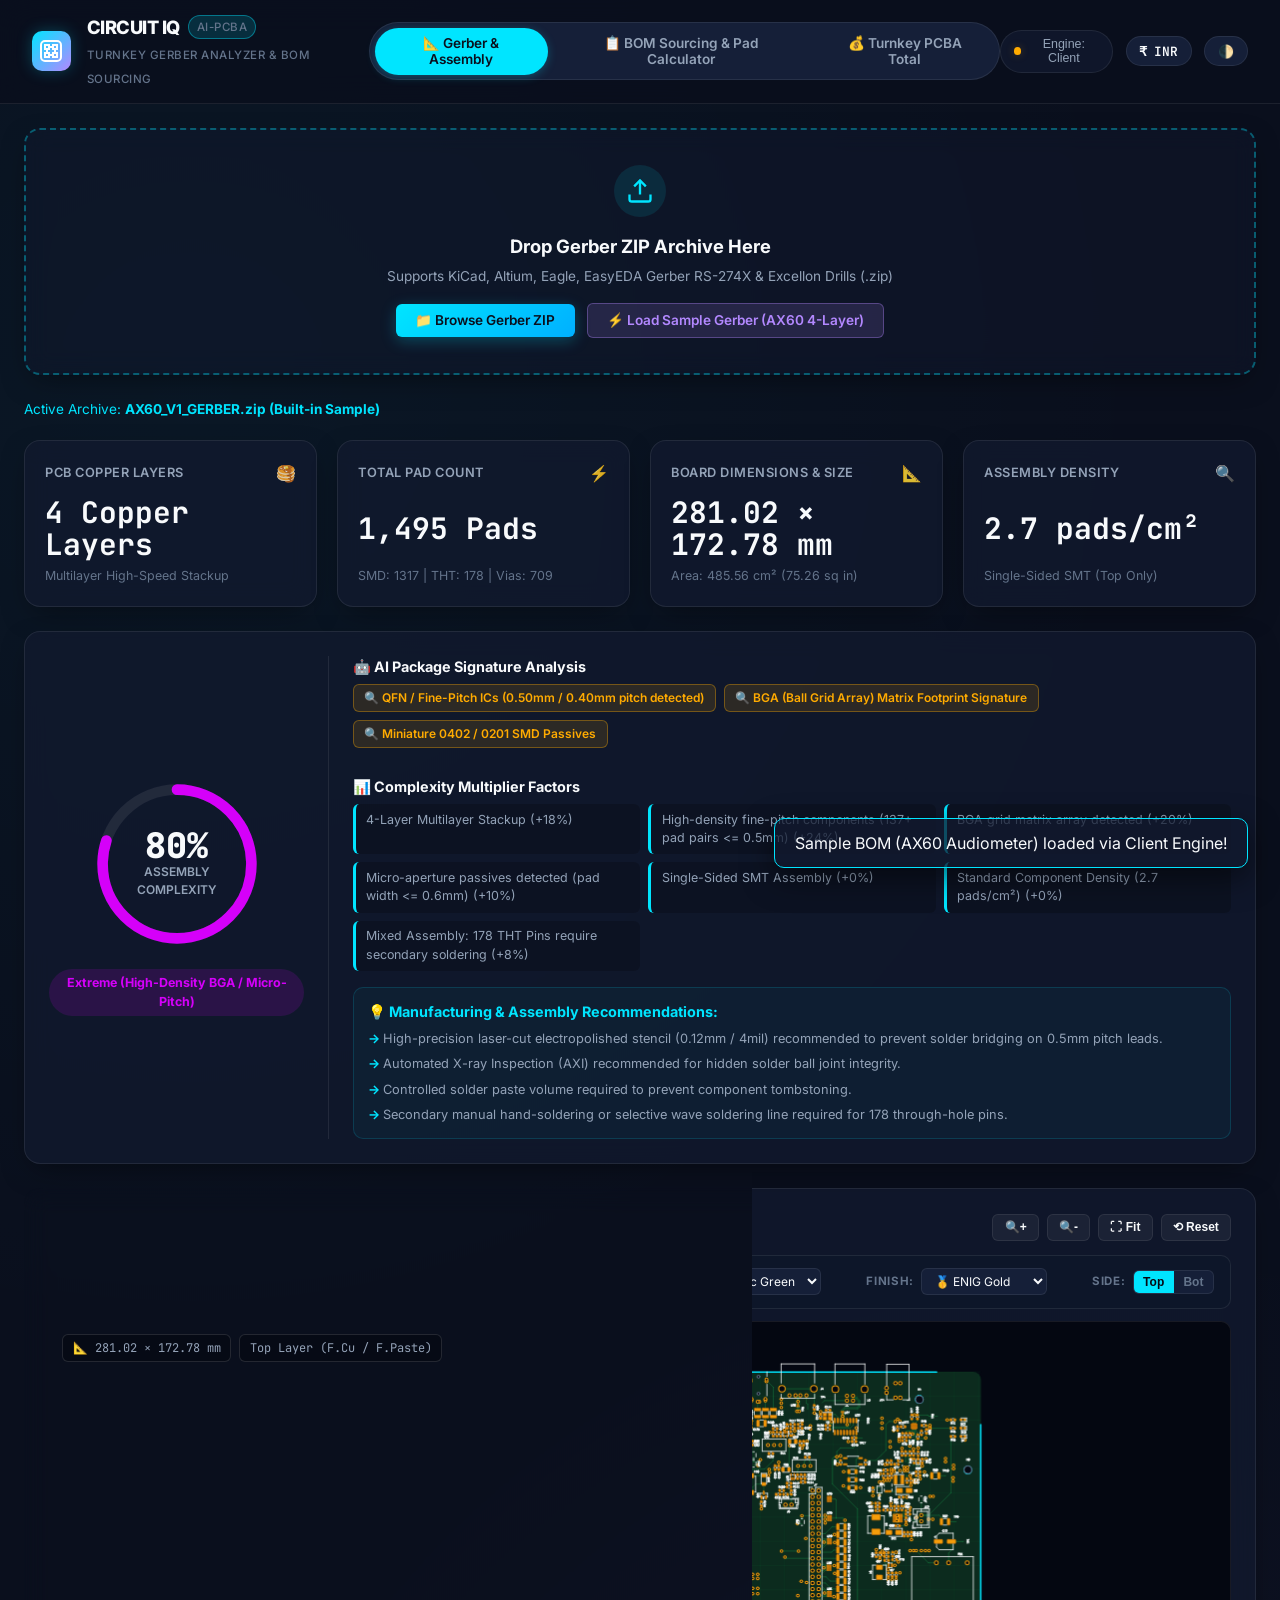
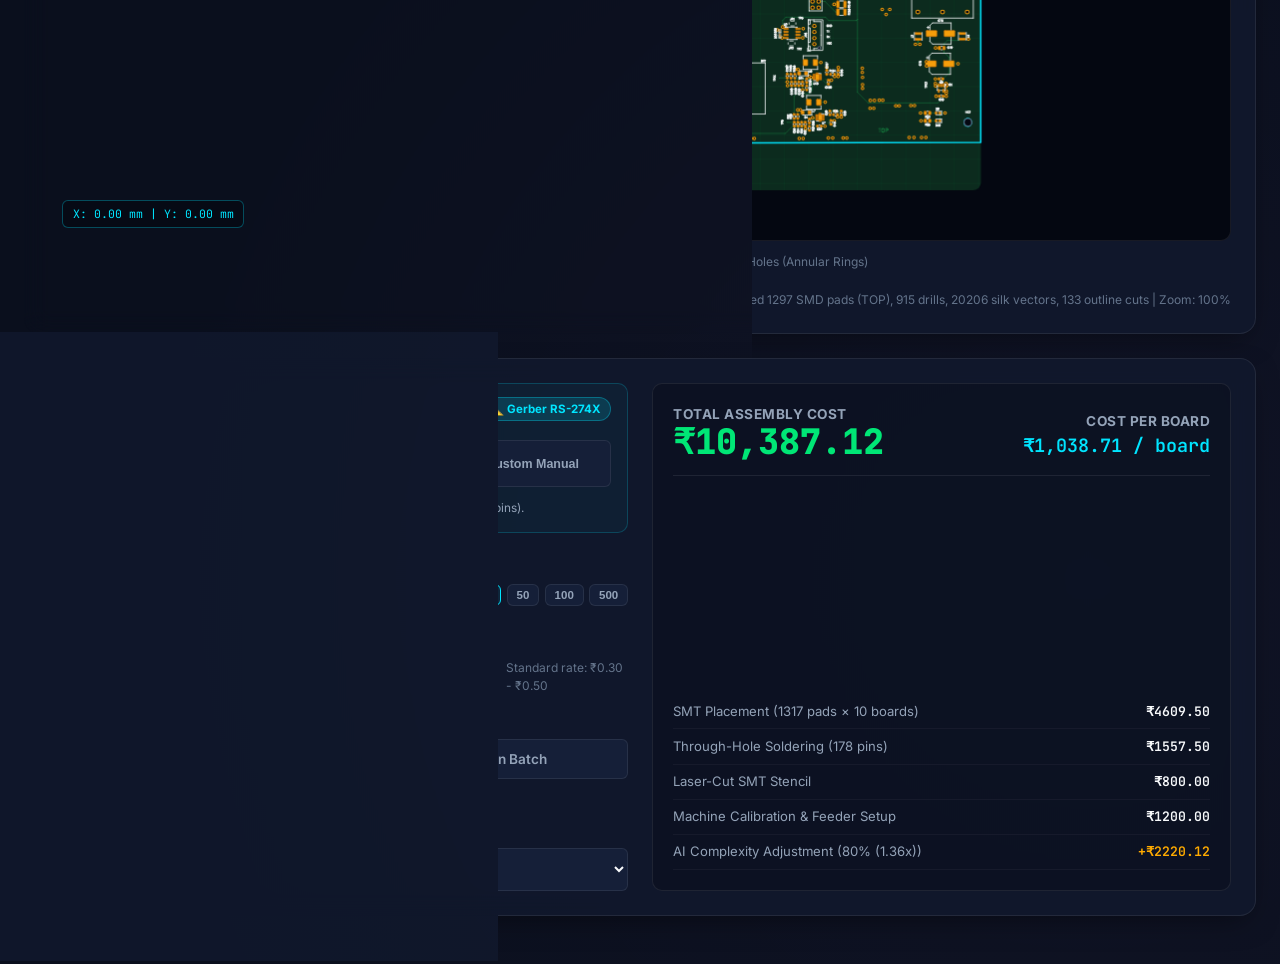
==== commit 9aeb1c8c: "feat: Add SheetJS multi-format Excel BOM parsing, smart header scanning, and offline export" ====
--- a/static/index.html
+++ b/static/index.html
@@ -950,6 +950,7 @@
     <span id="toastMessage">Action completed!</span>
   </div>
 
+  <script src="js/xlsx.full.min.js"></script>
   <script src="js/sample_gerber_data.js"></script>
   <script src="js/sample_bom_data.js"></script>
   <script src="js/app.js"></script>
